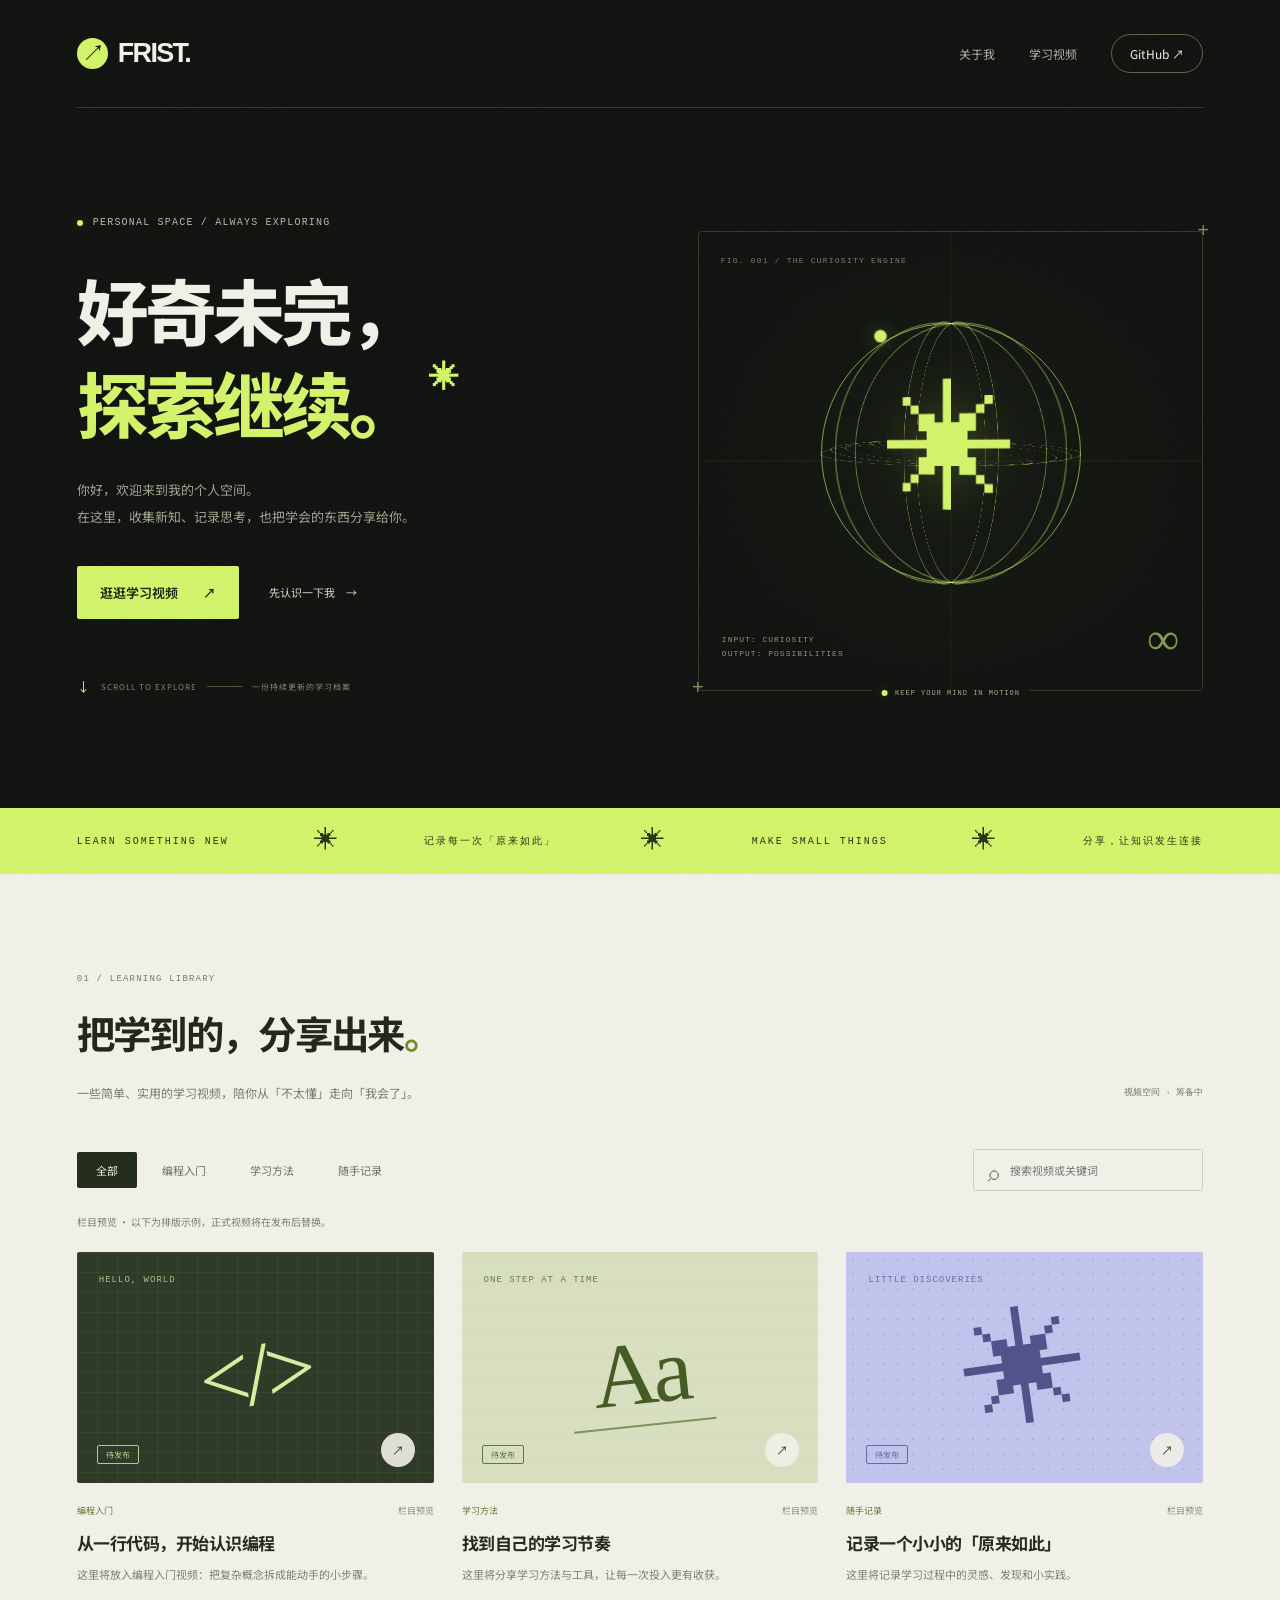
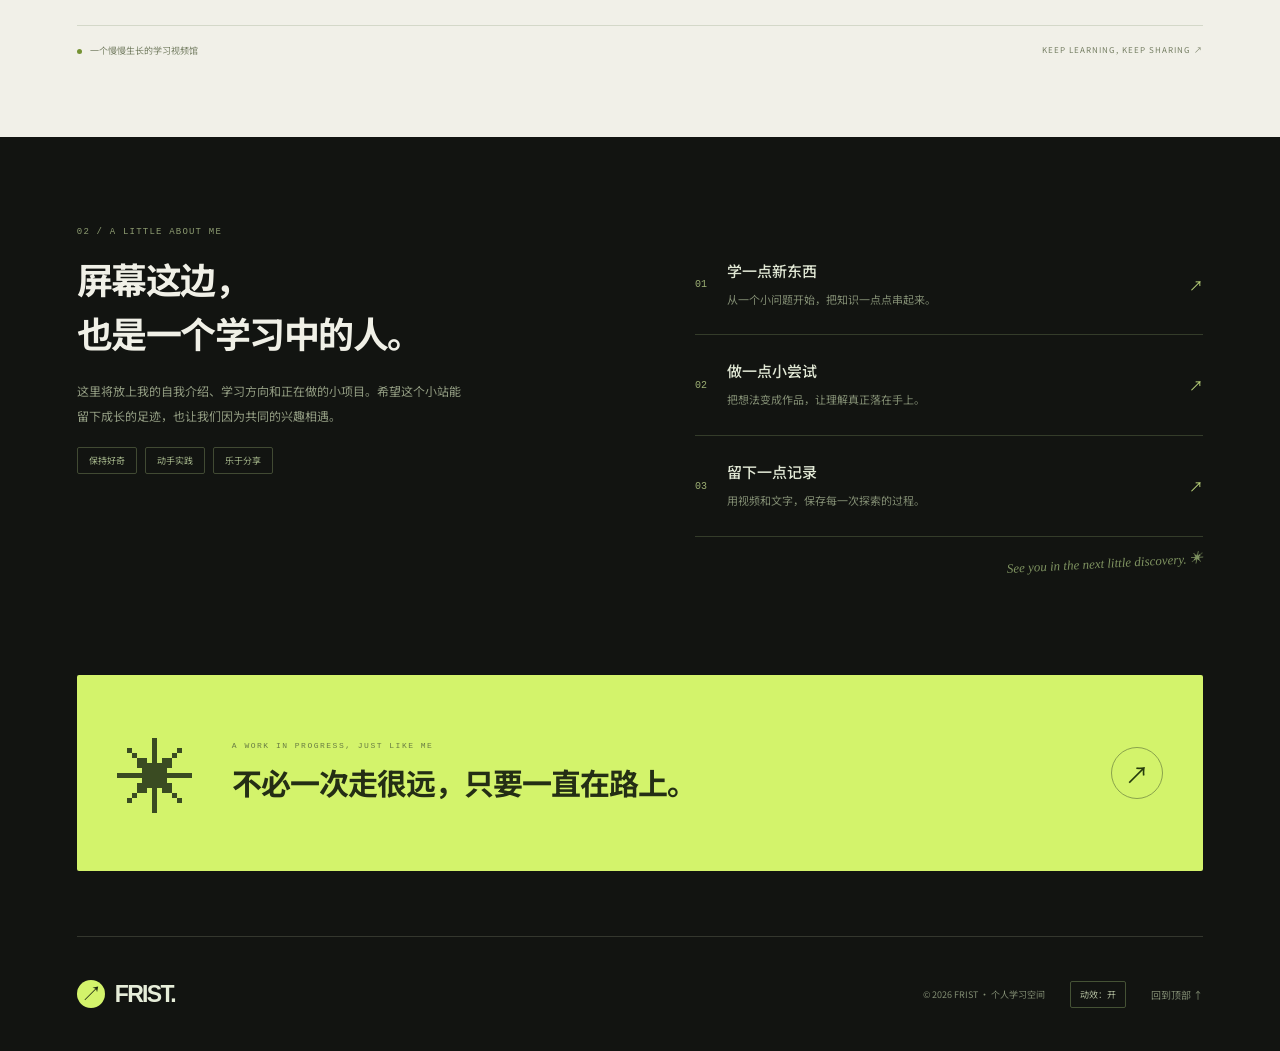
==== index.html @ e80f58b0 "Build personal homepage and learning video library with optional motion" ====
<!doctype html>
<html lang="zh-CN">
<head>
  <meta charset="UTF-8">
  <meta name="viewport" content="width=device-width, initial-scale=1">
  <meta name="description" content="一个记录成长、分享学习视频的个人空间。">
  <meta name="theme-color" content="#121411">
  <title>FRIST · 个人学习空间</title>
  <link rel="stylesheet" href="./styles.css">
  <link rel="stylesheet" href="./exhibit.css">
  <script src="./site-content.js" defer></script>
  <script src="./app.js" defer></script>
</head>
<body>
  <div class="reading-progress" aria-hidden="true"></div>
  <a class="skip" href="#main">跳到正文</a>
  <header class="header wrap">
    <a class="brand" href="#" aria-label="回到首页"><span class="brand-icon">↗</span><span data-site-name>FRIST.</span></a>
    <nav aria-label="主导航"><a class="nav-link" href="#about">关于我</a><a class="nav-link" href="#videos">学习视频</a><a class="nav-pill" id="github-link" href="#about">认识一下 <span aria-hidden="true">↗</span></a></nav>
  </header>
  <main id="main">
    <section class="hero wrap">
      <div class="hero-copy">
        <p class="eyebrow"><span class="status-dot"></span> PERSONAL SPACE / ALWAYS EXPLORING</p>
        <h1>好奇未完，<br><span class="accent">探索继续。</span><span class="title-star" aria-hidden="true">✳</span></h1>
        <p class="intro" id="hero-intro">你好，欢迎来到我的个人空间。<br>在这里，收集新知、记录思考，也把学会的东西分享给你。</p>
        <div class="hero-actions"><a class="button primary" href="#videos">逛逛学习视频 <span aria-hidden="true">↗</span></a><a class="text-link" href="#about">先认识一下我 <span aria-hidden="true">→</span></a></div>
        <p class="hero-note"><span aria-hidden="true">↓</span> SCROLL TO EXPLORE <span class="note-line"></span> 一份持续更新的学习档案</p>
      </div>
      <div class="hero-art" role="img" aria-label="缓慢旋转的知识轨道与学习档案图形">
        <span class="art-coordinate">FIG. 001 / THE CURIOSITY ENGINE</span>
        <div class="orbit-stage"><div class="orbit-object"><div class="orbit-ring ring-a"></div><div class="orbit-ring ring-b"></div><div class="orbit-ring ring-c"></div><div class="orbit-ring ring-d"></div><div class="orbit-ring ring-e"></div><div class="orbit-core">✳</div><div class="orbit-satellite"></div></div></div>
        <span class="art-cross cross-one">+</span><span class="art-cross cross-two">+</span>
        <div class="art-bottom"><span>INPUT: CURIOSITY<br>OUTPUT: POSSIBILITIES</span><span class="art-index">∞</span></div>
        <div class="art-caption"><span class="status-dot"></span> KEEP YOUR MIND IN MOTION</div>
      </div>
    </section>
    <div class="ticker"><div class="wrap ticker-inner"><span>LEARN SOMETHING NEW</span><b>✳</b><span>记录每一次「原来如此」</span><b>✳</b><span>MAKE SMALL THINGS</span><b>✳</b><span>分享，让知识发生连接</span></div></div>
    <section class="videos-section wrap" id="videos" aria-labelledby="videos-title">
      <div class="section-heading"><div><p class="eyebrow">01 / LEARNING LIBRARY</p><h2 id="videos-title">把学到的，分享出来<span class="accent">。</span></h2><p class="section-description">一些简单、实用的学习视频，陪你从「不太懂」走向「我会了」。</p></div><span class="section-side" id="video-count">视频空间 · 筹备中</span></div>
      <div class="library-toolbar"><div class="filters" role="group" aria-label="按视频分类筛选"><button class="filter active" data-category="全部" aria-pressed="true">全部</button><button class="filter" data-category="编程入门" aria-pressed="false">编程入门</button><button class="filter" data-category="学习方法" aria-pressed="false">学习方法</button><button class="filter" data-category="随手记录" aria-pressed="false">随手记录</button></div><label class="search"><span aria-hidden="true">⌕</span><input id="search" type="search" placeholder="搜索视频或关键词" aria-label="搜索视频"></label></div>
      <p id="preview-note" class="preview-note">栏目预览 · 以下为排版示例，正式视频将在发布后替换。</p>
      <div class="video-grid" id="video-grid" aria-live="polite"></div>
      <div class="empty-state" id="empty-state" hidden><span aria-hidden="true">⌕</span><h3>暂时还没有相关视频</h3><p>换一个关键词，或看看其他分类。</p><button class="button secondary" id="reset-search">查看全部</button></div>
      <div class="library-foot"><span><span class="status-dot"></span> 一个慢慢生长的学习视频馆</span><span>KEEP LEARNING, KEEP SHARING ↗</span></div>
    </section>
    <section class="about-section wrap" id="about" aria-labelledby="about-title">
      <div class="about-intro"><p class="eyebrow">02 / A LITTLE ABOUT ME</p><h2 id="about-title">屏幕这边，<br>也是一个学习中的人。</h2><p id="bio">这里将放上我的自我介绍、学习方向和正在做的小项目。希望这个小站能留下成长的足迹，也让我们因为共同的兴趣相遇。</p><div class="tags" id="profile-tags"><span>保持好奇</span><span>动手实践</span><span>乐于分享</span></div></div>
      <div class="about-notes"><div class="about-row"><span class="row-number">01</span><div><h3>学一点新东西</h3><p>从一个小问题开始，把知识一点点串起来。</p></div><span aria-hidden="true">↗</span></div><div class="about-row"><span class="row-number">02</span><div><h3>做一点小尝试</h3><p>把想法变成作品，让理解真正落在手上。</p></div><span aria-hidden="true">↗</span></div><div class="about-row"><span class="row-number">03</span><div><h3>留下一点记录</h3><p>用视频和文字，保存每一次探索的过程。</p></div><span aria-hidden="true">↗</span></div><div class="handwriting">See you in the next little discovery. ✳</div></div>
    </section>
    <section class="closing wrap"><span class="closing-star" aria-hidden="true">✳</span><div><p class="eyebrow">A WORK IN PROGRESS, JUST LIKE ME</p><h2>不必一次走很远，<br class="mobile-break">只要一直在路上。</h2></div><a class="round-link" href="#videos" aria-label="返回学习视频">↗</a></section>
  </main>
  <footer class="footer wrap"><a class="brand" href="#"><span class="brand-icon">↗</span><span data-site-name>FRIST.</span></a><span>© <span id="year"></span> <span id="footer-name">FRIST · 个人学习空间</span></span><button id="motion-toggle" class="motion-toggle" aria-pressed="true">动效：开</button><a href="#">回到顶部 ↑</a></footer>
  <dialog id="video-dialog" aria-labelledby="dialog-title"><div class="dialog-top"><span class="eyebrow">LEARNING LIBRARY</span><button id="close-dialog" aria-label="关闭视频">✕</button></div><h2 id="dialog-title"></h2><div id="player"></div><p id="dialog-description"></p></dialog>
</body>
</html>
---- styles.css ----
@import url('https://fonts.googleapis.com/css2?family=Noto+Sans+SC:wght@400;500;600;700;800;900&display=swap');
:root{--paper:#f8f8f1;--ink:#213c31;--muted:#6e786e;--line:#dce1d5;--green:#315c43;--lime:#dbea9e;--orange:#d56e47}*{box-sizing:border-box}html{scroll-behavior:smooth;scroll-padding-top:30px}body{margin:0;background:var(--paper);color:var(--ink);font-family:'Noto Sans SC','Microsoft YaHei',sans-serif;font-size:14px;-webkit-font-smoothing:antialiased}button,input{font:inherit}a{color:inherit;text-decoration:none}button,a,input{ -webkit-tap-highlight-color:transparent}button{cursor:pointer}button:focus-visible,a:focus-visible,input:focus-visible{outline:3px solid var(--orange);outline-offset:5px}[hidden]{display:none!important}.wrap{max-width:1200px;margin:0 auto;padding-left:44px;padding-right:44px}.header{height:100px;display:flex;align-items:center;justify-content:space-between}.brand{display:flex;align-items:center;gap:10px;font-size:23px;font-weight:800;letter-spacing:-1px}.brand-icon{display:inline-flex;background:var(--ink);color:var(--paper);width:31px;height:35px;align-items:center;justify-content:center;border-radius:4px 10px 4px 4px;font-size:19px;font-weight:500}.brand-dot{color:var(--orange)}nav{display:flex;align-items:center;gap:34px}.nav-link{font-size:13px;color:#526052}.nav-link:hover,.text-link:hover{color:var(--orange)}.nav-pill{border:1px solid var(--ink);border-radius:30px;padding:10px 18px;font-size:12px}.nav-pill span{margin-left:18px}.hero{min-height:550px;display:grid;grid-template-columns:1.1fr 1fr;align-items:center;gap:24px;padding-top:35px;padding-bottom:65px}.eyebrow{font-size:10px;letter-spacing:1.8px;font-weight:600;display:flex;gap:10px;align-items:center;margin:0 0 24px}.status-dot{display:inline-block;width:6px;height:6px;border-radius:50%;background:#7a9d58;flex-shrink:0}h1{font-size:clamp(36px,4.1vw,55px);line-height:1.45;letter-spacing:-2.3px;font-weight:800;margin:0 0 20px}.accent{color:#60813e}.intro{white-space:pre-line;color:var(--muted);line-height:2.1;font-size:14px}.hero-actions{display:flex;gap:26px;align-items:center;margin-top:30px}.button{display:inline-flex;gap:25px;align-items:center;justify-content:center;border:0;border-radius:6px;padding:14px 22px;font-size:13px;font-weight:500}.primary{background:var(--green);color:#fff}.primary:hover{background:#1e402c}.secondary{background:var(--lime);color:var(--ink)}.text-link{font-size:12px}.text-link span{margin-left:9px}.hero-note{font-size:10px;color:#858e7c;margin-top:32px}.hero-note>span{color:var(--orange);font-size:16px;margin-right:6px}.hero-art{height:410px;position:relative}.art-grid{position:absolute;inset:25px 0 15px;background-image:linear-gradient(#78946812 1px,transparent 1px),linear-gradient(90deg,#78946812 1px,transparent 1px);background-size:24px 24px;mask-image:radial-gradient(ellipse,#000 25%,transparent 73%)}.orbit{position:absolute;border:1px dashed #a6b59b66;border-radius:50%;width:340px;height:340px;top:15px;left:56px;transform:rotate(-35deg)}.orbit-two{width:420px;height:220px;top:84px;left:5px}.code-window{position:absolute;width:285px;top:45px;left:26px;background:#244b3c;box-shadow:10px 14px 0 #dde4d0;border-radius:9px;transform:rotate(-7deg);color:#f8f8f1;overflow:hidden}.window-bar{height:33px;border-bottom:1px solid #ffffff22;display:flex;align-items:center;gap:5px;padding:0 12px}.window-bar i{width:5px;height:5px;border-radius:50%;background:#dce9bb}.window-bar i:nth-child(2){background:#c0c9b4}.window-bar i:nth-child(3){background:#839d84}.window-bar>span{font:9px monospace;margin-left:auto;opacity:.5}.code{font:12px/2.3 Consolas,monospace;padding:20px 15px 26px}.muted{opacity:.4;margin-right:10px}.pink{color:#e9bdb6}.yellow{color:#dfebaa}.note-card{position:absolute;right:-5px;top:142px;background:#f0e6c5;width:173px;min-height:180px;padding:29px 20px 15px;transform:rotate(8deg);box-shadow:0 5px 15px #344f3210}.note-tape{position:absolute;top:-10px;left:53px;width:65px;height:23px;background:#d8dfbeaa;transform:rotate(-4deg)}.note-label{font:8px monospace;letter-spacing:1px;color:#8e8b62}.note-card p{font-family:'KaiTi',serif;font-size:23px;line-height:1.6;margin:14px 0 0}.note-doodle{position:absolute;bottom:9px;right:19px;color:#b67e50;font-size:35px}.book{position:absolute;width:244px;height:42px;border-radius:3px 7px 7px 3px;box-shadow:0 4px 0 #213c3112;display:flex;align-items:center;justify-content:space-between;padding:0 20px;font-size:10px;letter-spacing:1px}.book-back{bottom:63px;left:58px;background:#d6e5a1;transform:rotate(-5deg);border-left:12px solid #b7c880}.book-back span{font-size:22px}.book-front{bottom:28px;left:75px;background:#e1e5d4;transform:rotate(2deg);border-left:12px solid #9cae91}.book-front i{font-size:7px;font-style:normal}.art-star{position:absolute}.star-one{right:34px;top:28px;color:var(--orange);font-size:55px;transform:rotate(10deg)}.star-two{left:1px;bottom:69px;font-size:40px;color:#90a473}.art-caption{position:absolute;bottom:-13px;left:100px;display:flex;align-items:center;gap:8px;font-size:9px;letter-spacing:1px;color:#7a8472}.ticker{border-top:1px solid var(--line);border-bottom:1px solid var(--line)}.ticker-inner{display:flex;justify-content:space-between;align-items:center;gap:25px;min-height:62px;font-size:10px;letter-spacing:1px;color:#7e8877}.ticker b{color:#8da560;font-size:21px;font-weight:400}.videos-section{padding-top:78px;padding-bottom:65px}.section-heading{display:flex;align-items:flex-end;justify-content:space-between;gap:20px}.section-heading .eyebrow,.about-section .eyebrow{font-size:9px;color:#7d8f6d;margin-bottom:14px}h2{font-size:30px;line-height:1.5;letter-spacing:-1px;margin:0;font-weight:700}.section-description{color:var(--muted);font-size:12px;margin:14px 0 0;line-height:1.9}.section-side{font-size:10px;color:#88917e;padding-bottom:5px;white-space:nowrap}.library-toolbar{display:flex;justify-content:space-between;align-items:center;gap:20px;margin-top:33px;margin-bottom:20px}.filters{display:flex;gap:6px}.filter{border:0;background:transparent;border-radius:25px;padding:9px 16px;color:var(--muted);font-size:11px;white-space:nowrap}.filter.active{background:var(--ink);color:#fff}.filter:hover:not(.active){background:#e7ebde}.search{display:flex;gap:9px;align-items:center;border:1px solid var(--line);border-radius:30px;padding:8px 14px;background:#ffffff55}.search>span{font-size:22px;line-height:1;color:#71816a}.search input{border:0;background:none;outline:0;color:var(--ink);font-size:10px;width:145px}.preview-note{font-size:10px;color:#8b927d;margin:0 0 18px}.video-grid{display:grid;grid-template-columns:repeat(3,minmax(0,1fr));gap:25px}.video-card{text-align:left;background:transparent;border:0;padding:0;color:var(--ink);min-width:0;border-radius:9px}.video-cover{height:185px;position:relative;border-radius:9px;overflow:hidden;transition:transform .2s}.video-card:hover .video-cover{transform:translateY(-4px)}.code{background:#264e40}.video-cover.code{background-color:#274f41;background-image:linear-gradient(#ffffff07 1px,transparent 1px),linear-gradient(90deg,#ffffff07 1px,transparent 1px);background-size:20px 20px;color:#dfebaa}.video-cover.notes{background:#e6e9ce;color:#4c6641;background-image:repeating-linear-gradient(0deg,transparent,transparent 24px,#8a99631c 25px)}.video-cover.ideas{background:#eee2cb;color:#aa6946;background-image:radial-gradient(#b7a58e55 1px,transparent 1px);background-size:15px 15px}.cover-label{position:absolute;top:20px;left:20px;font:8px monospace;letter-spacing:2px;opacity:.75}.cover-graphic{position:absolute;top:53%;left:50%;transform:translate(-50%,-50%) rotate(-8deg);font:66px Georgia,serif;letter-spacing:-5px}.notes .cover-graphic{border-bottom:2px solid #7e935c;transform:translate(-50%,-50%) rotate(-6deg);padding:0 24px}.ideas .cover-graphic{font-size:95px;font-weight:400}.cover-badge{position:absolute;left:16px;bottom:15px;font-size:9px;border:1px solid currentColor;border-radius:20px;padding:3px 8px;opacity:.8}.cover-arrow{position:absolute;right:15px;bottom:12px;width:27px;height:27px;border-radius:50%;background:#ffffffcc;color:var(--ink);display:grid;place-items:center;font-size:12px}.video-cover img{width:100%;height:100%;object-fit:cover}.card-meta{display:flex;justify-content:space-between;align-items:center;font-size:9px;color:#8b937e;margin:20px 0 12px}.card-meta span:first-child{color:#668250}.video-card h3{font-size:16px;letter-spacing:-.3px;line-height:1.6;margin:0 0 8px}.video-card>p{font-size:11px;color:#818a7c;line-height:1.9;margin:0}.library-foot{border-top:1px solid var(--line);margin-top:37px;padding-top:18px;display:flex;justify-content:space-between;gap:15px;font-size:9px;color:#8b9581}.library-foot .status-dot{width:5px;height:5px;margin-right:6px}.library-foot>span:last-child{letter-spacing:1px;font-size:8px}.about-section{padding-top:54px;padding-bottom:75px;display:grid;grid-template-columns:1fr 1fr;gap:95px;border-top:1px solid var(--line)}.about-intro>p:not(.eyebrow){font-size:12px;color:var(--muted);line-height:2.1;margin:19px 0;max-width:390px}.tags{display:flex;gap:8px}.tags span{border:1px solid var(--line);padding:5px 11px;border-radius:20px;font-size:9px;color:#74826a}.about-notes{padding-top:8px}.about-row{display:flex;align-items:center;gap:20px;padding:21px 0;border-bottom:1px solid var(--line)}.row-number{color:#91a376;font:10px monospace}.about-row h3{font-size:13px;margin:0 0 9px;font-weight:500}.about-row p{font-size:10px;color:#86907f;margin:0;line-height:1.8}.about-row>span:last-child{margin-left:auto;color:#879776}.handwriting{text-align:right;font:italic 13px Georgia,serif;color:#8c9d78;transform:rotate(-3deg);margin-top:27px}.closing{background:#eaf0db;margin:0 auto 55px;max-width:1112px;min-height:155px;border-radius:10px;display:flex;align-items:center;gap:30px;padding:30px 38px}.closing-star{font-size:65px;color:#819d4c}.closing .eyebrow{font-size:8px;letter-spacing:1.5px;margin:0 0 10px;color:#7e925b}.closing h2{font-size:24px}.round-link{display:grid;place-items:center;width:45px;height:45px;border:1px solid #b1c28c;border-radius:50%;font-size:24px;margin-left:auto}.round-link:hover{background:var(--lime)}.mobile-break{display:none}.footer{display:flex;align-items:center;justify-content:space-between;min-height:90px;border-top:1px solid var(--line);font-size:9px;color:#8a9481}.footer .brand{font-size:18px;color:var(--ink)}.footer .brand-icon{width:25px;height:28px;font-size:14px}.footer>a:last-child{font-size:10px}.empty-state{text-align:center;padding:55px 15px;color:var(--muted);border:1px dashed var(--line);border-radius:10px}.empty-state>span{font-size:35px}.empty-state h3{font-size:17px}.empty-state p{font-size:12px;margin-bottom:25px}dialog{border:1px solid var(--line);border-radius:14px;width:min(720px,calc(100% - 32px));max-height:90vh;padding:28px;background:var(--paper);color:var(--ink)}dialog::backdrop{background:#14291fd6;backdrop-filter:blur(4px)}.dialog-top{display:flex;align-items:center;justify-content:space-between}.dialog-top .eyebrow{margin:0;color:var(--muted)}#close-dialog{background:transparent;border:0;font-size:20px;color:var(--ink);padding:5px 10px}dialog h2{font-size:24px;margin:20px 0}#player video{display:block;width:100%;max-height:50vh;background:#000;border-radius:7px}.player-placeholder{padding:60px 20px;text-align:center;font-size:20px;background:#e7eddb;border-radius:8px;color:#6b854d}#dialog-description{color:var(--muted);font-size:13px;line-height:1.9;margin-top:22px}.skip{position:fixed;top:-100px;left:16px;background:var(--ink);color:#fff;padding:12px;z-index:100}.skip:focus{top:10px}
@media(min-width:1400px){.hero{min-height:600px}}@media(max-width:1000px){.wrap{padding-left:28px;padding-right:28px}.hero-art{transform:scale(.85);transform-origin:center}.hero{grid-template-columns:1.05fr 1fr;gap:0}.hero h1{font-size:42px}.hero-actions{gap:15px}.hero .eyebrow{font-size:8px}.hero-art .note-card{right:-15px}.video-cover{height:160px}.video-card h3{font-size:14px}.closing{margin-left:28px;margin-right:28px}.about-section{gap:45px}.ticker-inner{font-size:8px;gap:15px}}
@media(max-width:720px){.wrap{padding-left:22px;padding-right:22px}.header{height:80px}.brand{font-size:21px}nav{gap:18px}.nav-link{font-size:11px}.nav-pill{display:none}.hero{display:flex;flex-direction:column;align-items:stretch;padding-top:32px;padding-bottom:38px}.hero h1{font-size:42px;letter-spacing:-2px}.hero .eyebrow{font-size:7px;letter-spacing:1.3px}.hero-copy{position:relative;z-index:1}.intro{font-size:12px}.hero-actions{gap:22px;margin-top:24px}.button{padding:13px 18px;font-size:12px}.hero-note{margin-top:22px}.hero-art{max-width:420px;width:100%;height:390px;margin:-5px auto -20px;transform:scale(.84);transform-origin:center}.hero-art .note-card{right:-5px}.ticker-inner{min-height:48px;justify-content:center}.ticker-inner>span:nth-of-type(3),.ticker-inner>span:nth-of-type(4),.ticker-inner>b:nth-of-type(2),.ticker-inner>b:nth-of-type(3){display:none}.ticker-inner b{font-size:16px}.videos-section{padding-top:48px;padding-bottom:38px}.section-heading{display:block}h2{font-size:25px}.section-description{font-size:11px}.section-side{display:block;margin-top:13px;font-size:9px}.library-toolbar{align-items:stretch;flex-direction:column;gap:15px;margin-top:20px}.filters{gap:3px;justify-content:space-between}.filter{padding:8px 13px;font-size:10px}.search input{width:100%;font-size:11px}.search{width:100%;padding:9px 14px}.preview-note{font-size:9px;line-height:1.8}.video-grid{grid-template-columns:1fr;gap:28px}.video-cover{height:auto;aspect-ratio:1.85}.cover-graphic{font-size:74px}.video-card h3{font-size:16px}.card-meta{margin-top:15px;margin-bottom:8px}.video-card>p{font-size:11px}.library-foot{margin-top:28px}.library-foot>span:last-child{display:none}.about-section{grid-template-columns:1fr;gap:24px;padding-top:38px;padding-bottom:45px}.about-intro>p:not(.eyebrow){max-width:none}.about-notes{padding-top:0}.about-row{padding:19px 0}.closing{margin:0 22px 35px;padding:25px 20px;gap:16px;min-height:140px}.closing-star{font-size:40px}.closing h2{font-size:18px;line-height:1.7}.closing .eyebrow{font-size:6px;letter-spacing:1px}.mobile-break{display:block}.round-link{flex-shrink:0;width:32px;height:32px;font-size:19px}.footer{flex-wrap:wrap;gap:18px;padding-top:23px;padding-bottom:23px}.footer>span{order:3;width:100%;font-size:8px}.footer>a:last-child{margin-left:auto}dialog{padding:20px}dialog h2{font-size:21px}.player-placeholder{font-size:17px;padding:50px 10px}}
@media(prefers-reduced-motion:reduce){html{scroll-behavior:auto}*{transition:none!important}}
---- exhibit.css ----
/* Exhibition art direction. Layout primitives and fallbacks live in styles.css. */
:root{--paper:#121411;--ink:#f0f0e7;--muted:#a1a69a;--line:#34372e;--green:#d3f36b;--lime:#d3f36b;--orange:#d3f36b;--ease:cubic-bezier(.22,1,.36,1)}
body{overflow-x:clip}body:before{content:'';position:fixed;inset:0;pointer-events:none;z-index:10;opacity:.025;background-image:url("data:image/svg+xml,%3Csvg viewBox='0 0 180 180' xmlns='http://www.w3.org/2000/svg'%3E%3Cfilter id='n'%3E%3CfeTurbulence type='fractalNoise' baseFrequency='.9' numOctaves='3' stitchTiles='stitch'/%3E%3C/filter%3E%3Crect width='100%25' height='100%25' opacity='.6' filter='url(%23n)'/%3E%3C/svg%3E")}.wrap{max-width:1440px;padding-left:6%;padding-right:6%}.reading-progress{position:fixed;top:0;left:0;width:100%;height:3px;background:var(--lime);z-index:30;transform-origin:left;transform:scaleX(var(--progress,0))}.header{height:108px;border-bottom:1px solid var(--line);margin-left:6%;margin-right:6%;padding-left:0;padding-right:0}.brand{font-family:Arial,'Microsoft YaHei',sans-serif;font-weight:800;font-size:27px;letter-spacing:-1.7px}.brand-icon{background:var(--lime);color:#121411;border-radius:50%;width:31px;height:31px;font-size:23px;font-weight:400}.nav-link{color:#aeb3a4;font-size:12px}.nav-pill{color:var(--ink);border-color:#60664f}.nav-pill:hover{color:#121411;background:var(--lime);border-color:var(--lime)}.hero{min-height:700px;grid-template-columns:1.14fr 1fr;gap:45px;padding-top:70px;padding-bottom:65px}.hero-copy{position:relative;z-index:1}.eyebrow{font-family:Consolas,monospace;letter-spacing:1.2px;font-size:10px;font-weight:400;color:#b6bca9}.hero .eyebrow{margin-bottom:35px}.status-dot{background:var(--lime);box-shadow:0 0 12px #d3f33544}.hero h1{font-size:clamp(45px,5.6vw,82px);font-weight:800;line-height:1.29;letter-spacing:-4px;margin-bottom:28px;position:relative;white-space:nowrap}.accent{color:var(--lime)}.title-star{font-size:30px;color:var(--lime);position:relative;display:inline-block;vertical-align:top;margin-left:12px;animation:star-turn 18s linear infinite}.intro{font-size:13px;line-height:2.1;color:#9da58e;max-width:400px}.hero-actions{margin-top:35px;gap:30px}.button{border-radius:2px;font-weight:600;padding:17px 23px;transition:background .2s,transform .3s var(--ease)}.primary{color:#1b2212;background:var(--lime)}.primary:hover{background:#e3ff91;transform:translateY(-3px)}.text-link{color:#d3d8c8;font-size:11px}.text-link:hover{color:var(--lime)}.hero-note{color:#7e866e;display:flex;align-items:center;gap:10px;font-size:8px;letter-spacing:1px;margin-top:58px}.hero-note>span{color:var(--lime);font-size:13px;margin-right:0}.hero-note .note-line{width:35px;height:1px;background:#4d5440}.hero-art{height:460px;transform:none;perspective:1000px;border:1px solid #343a29;background:radial-gradient(ellipse at 50% 50%,#354b211f,transparent 70%);border-radius:4px;position:relative;isolation:isolate}.hero-art:before{content:'';position:absolute;inset:0;background:linear-gradient(90deg,transparent 49.8%,#4651353b 50%,transparent 50.2%),linear-gradient(transparent 49.8%,#4651353b 50%,transparent 50.2%)}.art-coordinate{font:8px Consolas,monospace;letter-spacing:1.2px;color:#788263;position:absolute;left:22px;top:24px}.orbit-stage{position:absolute;inset:35px 20px 50px;display:grid;place-items:center;perspective:800px;transform:rotateX(var(--tilt-x,0deg)) rotateY(var(--tilt-y,0deg));transition:transform .6s var(--ease)}.orbit-object{position:relative;width:260px;height:260px;transform-style:preserve-3d;animation:orbit-rotate 32s linear infinite}.orbit-ring{position:absolute;inset:0;border:1px solid #d3f36b99;border-radius:50%;transform-style:preserve-3d}.ring-a{transform:rotateY(0deg)}.ring-b{transform:rotateY(36deg)}.ring-c{transform:rotateY(72deg)}.ring-d{transform:rotateY(108deg)}.ring-e{transform:rotateY(144deg)}.orbit-ring:after{content:'';position:absolute;inset:60px -1px;border-radius:50%;border:1px solid #d3f36b66;transform:rotateX(80deg)}.orbit-core{position:absolute;inset:0;display:grid;place-items:center;font:140px Georgia,serif;color:var(--lime);text-shadow:0 0 45px #c7ef5333;transform:rotateY(-20deg)}.orbit-satellite{position:absolute;width:12px;height:12px;top:13px;left:57px;border-radius:50%;background:var(--lime);box-shadow:0 0 20px #d3f36b66;transform:translateZ(40px)}.art-cross{position:absolute;color:#7c8d56;font:20px monospace}.cross-one{top:-12px;right:-7px}.cross-two{bottom:-10px;left:-7px}.art-bottom{position:absolute;bottom:28px;left:23px;right:23px;display:flex;justify-content:space-between;align-items:flex-end}.art-bottom>span:first-child{font:8px/1.8 Consolas,monospace;color:#8d9977;letter-spacing:1px}.art-index{font:45px/1 Georgia,serif;color:#829b50}.hero-art .art-caption{left:50%;transform:translateX(-50%);bottom:-7px;background:var(--paper);padding:0 10px;white-space:nowrap;font:7px monospace;letter-spacing:1px;color:#a4af8e}.ticker{background:var(--lime);border:0;color:#1a2111;overflow:hidden}.ticker-inner{color:#293615;min-height:66px;font:10px Consolas,monospace;letter-spacing:2px}.ticker b{color:#293615;animation:star-turn 18s linear infinite;font-size:24px}.videos-section{padding-top:100px;padding-bottom:80px;background:#f1f0e8;color:#22281b;max-width:none}.section-heading .eyebrow{color:#777c66;font-size:9px;margin-bottom:20px}.section-heading h2{font-size:clamp(26px,3vw,42px);letter-spacing:-1.7px}.videos-section .accent{color:#708e29}.section-description{color:#777d6a;font-size:12px;margin-top:20px}.section-side{color:#6f785d;font:9px Consolas,monospace}.library-toolbar{margin-top:45px;margin-bottom:23px}.filter{color:#6c735f;font-size:11px;border-radius:2px;padding:10px 19px}.filter.active{background:#252e1d;color:#eef1e5}.filter:hover:not(.active){background:#e1e5d5}.search{border-color:#ccd1bd;border-radius:2px;background:transparent;padding:9px 14px}.search input{color:#25301a;font-size:11px;width:180px}.search input:focus-visible{outline-offset:2px}.preview-note{color:#7a816a;font-size:10px;margin-bottom:23px}.video-grid{gap:28px}.video-card{color:#242d1b;transition:transform .5s var(--ease);border-radius:2px}.video-cover{height:auto;aspect-ratio:1.55;border-radius:2px;transition:transform .5s var(--ease),box-shadow .5s;transform-origin:center}.video-card:hover .video-cover{transform:perspective(800px) rotateX(var(--card-x,0deg)) rotateY(var(--card-y,0deg)) translateY(-5px);box-shadow:0 15px 24px #18240b18}.video-cover.code{background-color:#303a28;background-image:linear-gradient(#c2db8d10 1px,transparent 1px),linear-gradient(90deg,#c2db8d10 1px,transparent 1px);color:#d6ed9f;font-family:inherit;padding:0;line-height:normal}.video-cover.notes{background-color:#d7dfc0;color:#455c25}.video-cover.ideas{background-color:#c2c3ed;color:#53538c;background-image:radial-gradient(#54508033 1px,transparent 1px)}.cover-label{font-size:9px;left:22px;top:23px;letter-spacing:1px}.cover-graphic{font-size:90px;letter-spacing:-5px}.ideas .cover-graphic{font-size:125px}.cover-badge{font-size:8px;border-radius:2px;bottom:19px;left:20px}.cover-arrow{border-radius:50%;right:19px;bottom:16px;width:34px;height:34px;background:#f1f0e8e6;color:#303b21;transition:transform .3s}.video-card:hover .cover-arrow{transform:rotate(-35deg)}.card-meta{margin-top:21px;font-size:9px;color:#878c7b}.card-meta span:first-child{color:#637c36}.video-card h3{font-size:17px;letter-spacing:-.5px}.video-card>p{color:#7c826e;font-size:11px;line-height:1.9}.library-foot{border-color:#d4d8c9;margin-top:40px;color:#757e63}.library-foot .status-dot{background:#759234;box-shadow:none}.empty-state{border-color:#bdc7a7;color:#6b7755}.secondary{color:#273218}.about-section{padding-top:90px;padding-bottom:95px;border:0;gap:110px}.about-section .eyebrow{color:#8d9c71}.about-intro h2{font-size:36px;letter-spacing:-1.5px}.about-intro>p:not(.eyebrow){font-size:12px;color:#929c82}.tags span{border-color:#414a33;color:#a4b58a;border-radius:2px;padding:6px 11px}.about-row{border-color:#343c2a;padding:25px 0}.row-number{color:#9caf73}.about-row h3{font-size:15px;color:#e1e8d5}.about-row p{color:#828d73;font-size:11px}.about-row>span:last-child{color:#bcd47b}.handwriting{color:#7e9260}.closing{margin-left:6%;margin-right:6%;max-width:none;border-radius:2px;background:var(--lime);color:#242e15;padding:40px;min-height:185px;gap:35px;margin-bottom:65px}.closing-star{color:#3a4b22;font-size:80px;animation:star-turn 25s linear infinite}.closing .eyebrow{color:#697d43;font-size:8px}.closing h2{font-size:30px;font-weight:700}.round-link{border-color:#8aa34c;color:#263b0d;width:52px;height:52px}.round-link:hover{background:#bddb5d}.footer{min-height:115px;margin-left:6%;margin-right:6%;padding-left:0;padding-right:0;gap:25px;color:#828d73}.footer .brand{color:#e6edd9;font-size:23px}.footer .brand-icon{background:var(--lime);color:#1f2a12;width:28px;height:28px;font-size:21px}.footer>span{margin-left:auto;font-size:9px}.motion-toggle{background:transparent;color:#aeb99b;border:1px solid #455235;border-radius:2px;padding:6px 9px;font-size:9px;white-space:nowrap}dialog{background:#f1f0e8;color:#25321a;border-color:#7c8f59;border-radius:3px}dialog .eyebrow{color:#7b8864}#close-dialog{color:#374a1e}#dialog-description{color:#6a7856}.player-placeholder{border-radius:2px;background:#e0e7ce;color:#6b7e46}.skip{background:var(--lime);color:#22320e}.reveal{opacity:1;transform:none}.motion-enabled .reveal.pending{opacity:0;transform:translateY(26px)}.motion-enabled .reveal{transition:opacity .8s var(--ease),transform .8s var(--ease)}.motion-off *, .motion-off *:before,.motion-off *:after{animation:none!important;transition:none!important;scroll-behavior:auto!important}.motion-off .reveal.pending{opacity:1;transform:none}
@keyframes orbit-rotate{from{transform:rotateX(-18deg) rotateY(0deg) rotateZ(-18deg)}to{transform:rotateX(-18deg) rotateY(360deg) rotateZ(-18deg)}}@keyframes star-turn{to{transform:rotate(360deg)}}
@media(min-width:1440px){.header,.footer{max-width:1267px;margin-left:auto;margin-right:auto}.hero{min-height:760px}.hero h1{font-size:82px}.videos-section{padding-left:max(6%,calc((100vw - 1267px)/2));padding-right:max(6%,calc((100vw - 1267px)/2))}.closing{max-width:1267px;margin-left:auto;margin-right:auto}}
@media(max-width:1100px){.hero{gap:30px;min-height:650px}.hero-art{height:400px}.hero h1{font-size:clamp(40px,5.7vw,66px)}.orbit-object{width:215px;height:215px}.orbit-core{font-size:115px}.hero-actions{gap:18px}.hero-actions .button{padding:15px 18px;font-size:11px}.title-star{font-size:20px}.hero-note{font-size:7px}.art-coordinate{font-size:6px}.about-section{gap:55px}.about-intro h2{font-size:29px}}
@media(max-width:720px){.wrap{padding-left:7%;padding-right:7%}.header{margin-left:7%;margin-right:7%;padding-left:0;padding-right:0;height:80px}.brand{font-size:24px}.hero{padding-top:48px;padding-bottom:45px;gap:38px;min-height:0}.hero h1{font-size:clamp(37px,9.5vw,64px);letter-spacing:-2px;margin-bottom:22px;white-space:normal}.title-star{font-size:22px;margin-left:5px}.hero .eyebrow{font-size:7px;margin-bottom:27px;letter-spacing:.8px}.intro{font-size:12px}.hero-actions{gap:20px;flex-wrap:wrap}.hero-actions .button{font-size:11px;padding:15px 17px;white-space:nowrap}.hero-actions .text-link{font-size:10px;white-space:nowrap}.hero-note{margin-top:31px;letter-spacing:.5px;font-size:7px;gap:7px}.hero-note .note-line{width:15px}.hero-art{width:100%;height:330px;transform:none;margin:0;max-width:none}.art-coordinate{font-size:7px}.orbit-object{width:210px;height:210px}.orbit-core{font-size:110px}.orbit-stage{inset:30px 0 45px}.art-bottom{bottom:22px;left:18px;right:18px}.art-bottom>span:first-child{font-size:6px}.art-index{font-size:33px}.hero-art .art-caption{font-size:6px;padding:0 7px;letter-spacing:.6px}.ticker-inner{min-height:50px;font-size:7px;letter-spacing:.6px;gap:14px}.ticker-inner b{font-size:20px}.videos-section{padding-top:50px;padding-bottom:45px}.section-heading h2{font-size:clamp(23px,5.7vw,35px);letter-spacing:-1px}.section-heading .eyebrow{font-size:8px;margin-bottom:17px}.section-description{font-size:11px;margin-top:15px}.section-side{font-size:8px;margin-top:17px}.library-toolbar{margin-top:25px;gap:15px}.filter{padding:9px 11px;font-size:9px}.search input{width:100%;font-size:10px}.preview-note{font-size:9px}.video-grid{gap:28px}.video-cover{aspect-ratio:1.65}.video-card h3{font-size:17px}.cover-label{font-size:9px}.cover-graphic{font-size:85px}.ideas .cover-graphic{font-size:115px}.about-section{padding-top:50px;padding-bottom:50px;gap:25px}.about-intro h2{font-size:29px}.about-intro>p:not(.eyebrow){font-size:12px}.about-row h3{font-size:14px}.about-row p{font-size:10px}.about-row{padding:22px 0}.closing{margin-left:7%;margin-right:7%;margin-bottom:40px;padding:28px 20px;gap:15px;min-height:150px}.closing-star{font-size:40px}.closing h2{font-size:18px}.closing .eyebrow{font-size:5px;letter-spacing:.6px}.round-link{width:32px;height:32px;font-size:19px}.footer{margin-left:7%;margin-right:7%;padding-left:0;padding-right:0;min-height:100px;gap:18px}.footer>span{margin-left:0;order:4}.footer>a:last-child{margin-left:0;font-size:9px}.footer .brand{font-size:21px}.motion-toggle{margin-left:auto;font-size:8px}dialog h2{font-size:21px}}
@media(max-width:360px){.hero-art{height:290px}.orbit-object{width:175px;height:175px}.orbit-core{font-size:95px}.hero h1{font-size:36px}.hero-actions{gap:16px}.hero-actions .button{padding:14px}.hero-note{font-size:6px}.closing{padding:22px 13px;gap:10px}.closing-star{font-size:30px}.closing h2{font-size:16px}.round-link{width:27px;height:27px}.filter{padding:9px}.closing .eyebrow{font-size:5px}}
@media(prefers-reduced-motion:reduce){*,*:before,*:after{animation:none!important;transition:none!important}.motion-enabled .reveal.pending{opacity:1;transform:none}.orbit-object{transform:rotateX(-18deg) rotateY(35deg) rotateZ(-18deg)}}
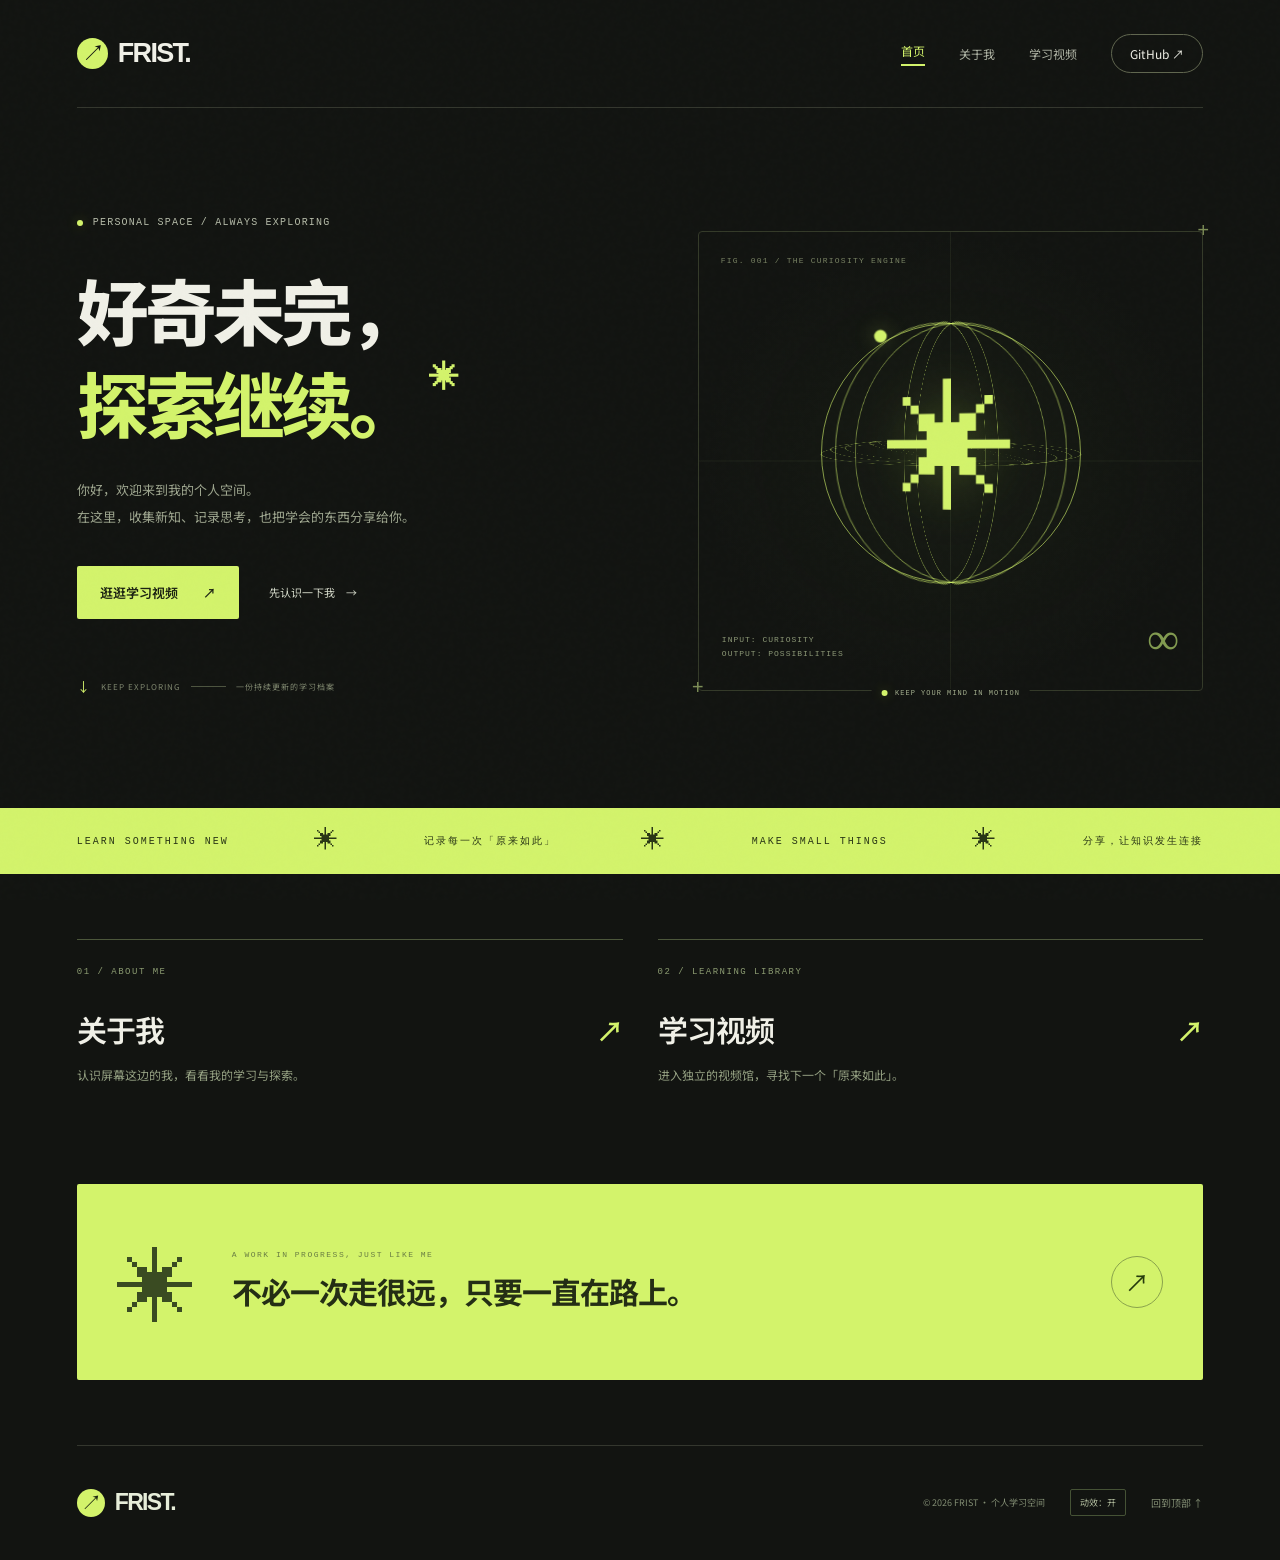
==== commit eccef228: "Separate home, about, and learning videos into independent pages" ====
--- a/index.html
+++ b/index.html
@@ -1,56 +1,49 @@
-<!doctype html>
-<html lang="zh-CN">
-<head>
-  <meta charset="UTF-8">
-  <meta name="viewport" content="width=device-width, initial-scale=1">
-  <meta name="description" content="一个记录成长、分享学习视频的个人空间。">
-  <meta name="theme-color" content="#121411">
-  <title>FRIST · 个人学习空间</title>
-  <link rel="stylesheet" href="./styles.css">
-  <link rel="stylesheet" href="./exhibit.css">
-  <script src="./site-content.js" defer></script>
-  <script src="./app.js" defer></script>
-</head>
-<body>
-  <div class="reading-progress" aria-hidden="true"></div>
-  <a class="skip" href="#main">跳到正文</a>
-  <header class="header wrap">
-    <a class="brand" href="#" aria-label="回到首页"><span class="brand-icon">↗</span><span data-site-name>FRIST.</span></a>
-    <nav aria-label="主导航"><a class="nav-link" href="#about">关于我</a><a class="nav-link" href="#videos">学习视频</a><a class="nav-pill" id="github-link" href="#about">认识一下 <span aria-hidden="true">↗</span></a></nav>
-  </header>
-  <main id="main">
-    <section class="hero wrap">
-      <div class="hero-copy">
-        <p class="eyebrow"><span class="status-dot"></span> PERSONAL SPACE / ALWAYS EXPLORING</p>
-        <h1>好奇未完，<br><span class="accent">探索继续。</span><span class="title-star" aria-hidden="true">✳</span></h1>
-        <p class="intro" id="hero-intro">你好，欢迎来到我的个人空间。<br>在这里，收集新知、记录思考，也把学会的东西分享给你。</p>
-        <div class="hero-actions"><a class="button primary" href="#videos">逛逛学习视频 <span aria-hidden="true">↗</span></a><a class="text-link" href="#about">先认识一下我 <span aria-hidden="true">→</span></a></div>
-        <p class="hero-note"><span aria-hidden="true">↓</span> SCROLL TO EXPLORE <span class="note-line"></span> 一份持续更新的学习档案</p>
-      </div>
-      <div class="hero-art" role="img" aria-label="缓慢旋转的知识轨道与学习档案图形">
-        <span class="art-coordinate">FIG. 001 / THE CURIOSITY ENGINE</span>
-        <div class="orbit-stage"><div class="orbit-object"><div class="orbit-ring ring-a"></div><div class="orbit-ring ring-b"></div><div class="orbit-ring ring-c"></div><div class="orbit-ring ring-d"></div><div class="orbit-ring ring-e"></div><div class="orbit-core">✳</div><div class="orbit-satellite"></div></div></div>
-        <span class="art-cross cross-one">+</span><span class="art-cross cross-two">+</span>
-        <div class="art-bottom"><span>INPUT: CURIOSITY<br>OUTPUT: POSSIBILITIES</span><span class="art-index">∞</span></div>
-        <div class="art-caption"><span class="status-dot"></span> KEEP YOUR MIND IN MOTION</div>
-      </div>
-    </section>
-    <div class="ticker"><div class="wrap ticker-inner"><span>LEARN SOMETHING NEW</span><b>✳</b><span>记录每一次「原来如此」</span><b>✳</b><span>MAKE SMALL THINGS</span><b>✳</b><span>分享，让知识发生连接</span></div></div>
-    <section class="videos-section wrap" id="videos" aria-labelledby="videos-title">
-      <div class="section-heading"><div><p class="eyebrow">01 / LEARNING LIBRARY</p><h2 id="videos-title">把学到的，分享出来<span class="accent">。</span></h2><p class="section-description">一些简单、实用的学习视频，陪你从「不太懂」走向「我会了」。</p></div><span class="section-side" id="video-count">视频空间 · 筹备中</span></div>
-      <div class="library-toolbar"><div class="filters" role="group" aria-label="按视频分类筛选"><button class="filter active" data-category="全部" aria-pressed="true">全部</button><button class="filter" data-category="编程入门" aria-pressed="false">编程入门</button><button class="filter" data-category="学习方法" aria-pressed="false">学习方法</button><button class="filter" data-category="随手记录" aria-pressed="false">随手记录</button></div><label class="search"><span aria-hidden="true">⌕</span><input id="search" type="search" placeholder="搜索视频或关键词" aria-label="搜索视频"></label></div>
-      <p id="preview-note" class="preview-note">栏目预览 · 以下为排版示例，正式视频将在发布后替换。</p>
-      <div class="video-grid" id="video-grid" aria-live="polite"></div>
-      <div class="empty-state" id="empty-state" hidden><span aria-hidden="true">⌕</span><h3>暂时还没有相关视频</h3><p>换一个关键词，或看看其他分类。</p><button class="button secondary" id="reset-search">查看全部</button></div>
-      <div class="library-foot"><span><span class="status-dot"></span> 一个慢慢生长的学习视频馆</span><span>KEEP LEARNING, KEEP SHARING ↗</span></div>
-    </section>
-    <section class="about-section wrap" id="about" aria-labelledby="about-title">
-      <div class="about-intro"><p class="eyebrow">02 / A LITTLE ABOUT ME</p><h2 id="about-title">屏幕这边，<br>也是一个学习中的人。</h2><p id="bio">这里将放上我的自我介绍、学习方向和正在做的小项目。希望这个小站能留下成长的足迹，也让我们因为共同的兴趣相遇。</p><div class="tags" id="profile-tags"><span>保持好奇</span><span>动手实践</span><span>乐于分享</span></div></div>
-      <div class="about-notes"><div class="about-row"><span class="row-number">01</span><div><h3>学一点新东西</h3><p>从一个小问题开始，把知识一点点串起来。</p></div><span aria-hidden="true">↗</span></div><div class="about-row"><span class="row-number">02</span><div><h3>做一点小尝试</h3><p>把想法变成作品，让理解真正落在手上。</p></div><span aria-hidden="true">↗</span></div><div class="about-row"><span class="row-number">03</span><div><h3>留下一点记录</h3><p>用视频和文字，保存每一次探索的过程。</p></div><span aria-hidden="true">↗</span></div><div class="handwriting">See you in the next little discovery. ✳</div></div>
-    </section>
-    <section class="closing wrap"><span class="closing-star" aria-hidden="true">✳</span><div><p class="eyebrow">A WORK IN PROGRESS, JUST LIKE ME</p><h2>不必一次走很远，<br class="mobile-break">只要一直在路上。</h2></div><a class="round-link" href="#videos" aria-label="返回学习视频">↗</a></section>
-  </main>
-  <footer class="footer wrap"><a class="brand" href="#"><span class="brand-icon">↗</span><span data-site-name>FRIST.</span></a><span>© <span id="year"></span> <span id="footer-name">FRIST · 个人学习空间</span></span><button id="motion-toggle" class="motion-toggle" aria-pressed="true">动效：开</button><a href="#">回到顶部 ↑</a></footer>
-  <dialog id="video-dialog" aria-labelledby="dialog-title"><div class="dialog-top"><span class="eyebrow">LEARNING LIBRARY</span><button id="close-dialog" aria-label="关闭视频">✕</button></div><h2 id="dialog-title"></h2><div id="player"></div><p id="dialog-description"></p></dialog>
-</body>
-</html>
+<!doctype html>
+<html lang="zh-CN">
+<head>
+  <meta charset="UTF-8">
+  <meta name="viewport" content="width=device-width, initial-scale=1">
+  <meta name="description" content="FRIST 个人空间，保持好奇，探索继续。">
+  <meta name="theme-color" content="#121411">
+  <title>FRIST · 个人学习空间</title>
+  <link rel="stylesheet" href="./styles.css">
+  <link rel="stylesheet" href="./exhibit.css">
+  <script src="./site-content.js" defer></script>
+  <script src="./app.js" defer></script>
+</head>
+<body id="top" data-page="home">
+  <div class="reading-progress" aria-hidden="true"></div>
+  <a class="skip" href="#main">跳到正文</a>
+  <header class="header wrap">
+    <a class="brand" href="./index.html" aria-label="回到首页"><span class="brand-icon">↗</span><span data-site-name>FRIST.</span></a>
+    <nav aria-label="主导航"><a class="nav-link" href="./index.html" aria-current="page">首页</a><a class="nav-link" href="./about.html">关于我</a><a class="nav-link" href="./videos.html">学习视频</a><a class="nav-pill" id="github-link" href="./about.html">认识一下 <span aria-hidden="true">↗</span></a></nav>
+  </header>
+  <main id="main">
+    <section class="hero wrap">
+      <div class="hero-copy">
+        <p class="eyebrow"><span class="status-dot"></span> PERSONAL SPACE / ALWAYS EXPLORING</p>
+        <h1>好奇未完，<br><span class="accent">探索继续。</span><span class="title-star" aria-hidden="true">✳</span></h1>
+        <p class="intro" id="hero-intro">你好，欢迎来到我的个人空间。<br>在这里，收集新知、记录思考，也把学会的东西分享给你。</p>
+        <div class="hero-actions"><a class="button primary" href="./videos.html">逛逛学习视频 <span aria-hidden="true">↗</span></a><a class="text-link" href="./about.html">先认识一下我 <span aria-hidden="true">→</span></a></div>
+        <p class="hero-note"><span aria-hidden="true">↓</span> KEEP EXPLORING <span class="note-line"></span> 一份持续更新的学习档案</p>
+      </div>
+      <div class="hero-art" role="img" aria-label="缓慢旋转的知识轨道与学习档案图形">
+        <span class="art-coordinate">FIG. 001 / THE CURIOSITY ENGINE</span>
+        <div class="orbit-stage"><div class="orbit-object"><div class="orbit-ring ring-a"></div><div class="orbit-ring ring-b"></div><div class="orbit-ring ring-c"></div><div class="orbit-ring ring-d"></div><div class="orbit-ring ring-e"></div><div class="orbit-core">✳</div><div class="orbit-satellite"></div></div></div>
+        <span class="art-cross cross-one">+</span><span class="art-cross cross-two">+</span>
+        <div class="art-bottom"><span>INPUT: CURIOSITY<br>OUTPUT: POSSIBILITIES</span><span class="art-index">∞</span></div>
+        <div class="art-caption"><span class="status-dot"></span> KEEP YOUR MIND IN MOTION</div>
+      </div>
+    </section>
+    <div class="ticker"><div class="wrap ticker-inner"><span>LEARN SOMETHING NEW</span><b>✳</b><span>记录每一次「原来如此」</span><b>✳</b><span>MAKE SMALL THINGS</span><b>✳</b><span>分享，让知识发生连接</span></div></div>
+
+
+    <section class="home-portals wrap" aria-label="探索个人空间">
+      <a class="portal" href="./about.html"><span class="portal-index">01 / ABOUT ME</span><div><h2>关于我<span>↗</span></h2><p>认识屏幕这边的我，看看我的学习与探索。</p></div></a>
+      <a class="portal" href="./videos.html"><span class="portal-index">02 / LEARNING LIBRARY</span><div><h2>学习视频<span>↗</span></h2><p>进入独立的视频馆，寻找下一个「原来如此」。</p></div></a>
+    </section>
+    <section class="closing wrap"><span class="closing-star" aria-hidden="true">✳</span><div><p class="eyebrow">A WORK IN PROGRESS, JUST LIKE ME</p><h2>不必一次走很远，<br class="mobile-break">只要一直在路上。</h2></div><a class="round-link" href="./videos.html" aria-label="返回学习视频">↗</a></section>
+  </main>
+  <footer class="footer wrap"><a class="brand" href="./index.html"><span class="brand-icon">↗</span><span data-site-name>FRIST.</span></a><span>© <span id="year"></span> <span id="footer-name">FRIST · 个人学习空间</span></span><button id="motion-toggle" class="motion-toggle" aria-pressed="true">动效：开</button><a href="#">回到顶部 ↑</a></footer>
+</body>
+</html>
--- a/exhibit.css
+++ b/exhibit.css
@@ -7,3 +7,29 @@
 @media(max-width:720px){.wrap{padding-left:7%;padding-right:7%}.header{margin-left:7%;margin-right:7%;padding-left:0;padding-right:0;height:80px}.brand{font-size:24px}.hero{padding-top:48px;padding-bottom:45px;gap:38px;min-height:0}.hero h1{font-size:clamp(37px,9.5vw,64px);letter-spacing:-2px;margin-bottom:22px;white-space:normal}.title-star{font-size:22px;margin-left:5px}.hero .eyebrow{font-size:7px;margin-bottom:27px;letter-spacing:.8px}.intro{font-size:12px}.hero-actions{gap:20px;flex-wrap:wrap}.hero-actions .button{font-size:11px;padding:15px 17px;white-space:nowrap}.hero-actions .text-link{font-size:10px;white-space:nowrap}.hero-note{margin-top:31px;letter-spacing:.5px;font-size:7px;gap:7px}.hero-note .note-line{width:15px}.hero-art{width:100%;height:330px;transform:none;margin:0;max-width:none}.art-coordinate{font-size:7px}.orbit-object{width:210px;height:210px}.orbit-core{font-size:110px}.orbit-stage{inset:30px 0 45px}.art-bottom{bottom:22px;left:18px;right:18px}.art-bottom>span:first-child{font-size:6px}.art-index{font-size:33px}.hero-art .art-caption{font-size:6px;padding:0 7px;letter-spacing:.6px}.ticker-inner{min-height:50px;font-size:7px;letter-spacing:.6px;gap:14px}.ticker-inner b{font-size:20px}.videos-section{padding-top:50px;padding-bottom:45px}.section-heading h2{font-size:clamp(23px,5.7vw,35px);letter-spacing:-1px}.section-heading .eyebrow{font-size:8px;margin-bottom:17px}.section-description{font-size:11px;margin-top:15px}.section-side{font-size:8px;margin-top:17px}.library-toolbar{margin-top:25px;gap:15px}.filter{padding:9px 11px;font-size:9px}.search input{width:100%;font-size:10px}.preview-note{font-size:9px}.video-grid{gap:28px}.video-cover{aspect-ratio:1.65}.video-card h3{font-size:17px}.cover-label{font-size:9px}.cover-graphic{font-size:85px}.ideas .cover-graphic{font-size:115px}.about-section{padding-top:50px;padding-bottom:50px;gap:25px}.about-intro h2{font-size:29px}.about-intro>p:not(.eyebrow){font-size:12px}.about-row h3{font-size:14px}.about-row p{font-size:10px}.about-row{padding:22px 0}.closing{margin-left:7%;margin-right:7%;margin-bottom:40px;padding:28px 20px;gap:15px;min-height:150px}.closing-star{font-size:40px}.closing h2{font-size:18px}.closing .eyebrow{font-size:5px;letter-spacing:.6px}.round-link{width:32px;height:32px;font-size:19px}.footer{margin-left:7%;margin-right:7%;padding-left:0;padding-right:0;min-height:100px;gap:18px}.footer>span{margin-left:0;order:4}.footer>a:last-child{margin-left:0;font-size:9px}.footer .brand{font-size:21px}.motion-toggle{margin-left:auto;font-size:8px}dialog h2{font-size:21px}}
 @media(max-width:360px){.hero-art{height:290px}.orbit-object{width:175px;height:175px}.orbit-core{font-size:95px}.hero h1{font-size:36px}.hero-actions{gap:16px}.hero-actions .button{padding:14px}.hero-note{font-size:6px}.closing{padding:22px 13px;gap:10px}.closing-star{font-size:30px}.closing h2{font-size:16px}.round-link{width:27px;height:27px}.filter{padding:9px}.closing .eyebrow{font-size:5px}}
 @media(prefers-reduced-motion:reduce){*,*:before,*:after{animation:none!important;transition:none!important}.motion-enabled .reveal.pending{opacity:1;transform:none}.orbit-object{transform:rotateX(-18deg) rotateY(35deg) rotateZ(-18deg)}}
+
+/* Independent pages share the established exhibition design. */
+.nav-link[aria-current="page"]{color:var(--lime)}
+.nav-link[aria-current="page"]:after{content:'';display:block;height:2px;background:var(--lime);margin-top:5px}
+.home-portals{display:grid;grid-template-columns:1fr 1fr;gap:35px;padding-top:65px;padding-bottom:70px}
+.portal{display:flex;flex-direction:column;justify-content:space-between;gap:30px;padding:27px 0;border-top:1px solid #4c573b;transition:border-color .3s,color .3s}
+.portal-index{font:9px Consolas,monospace;letter-spacing:1.5px;color:#8b9b71}
+.portal h2{display:flex;align-items:center;justify-content:space-between;font-size:30px;letter-spacing:-1px;font-weight:600}
+.portal h2 span{font-size:28px;color:var(--lime);transition:transform .3s}
+.portal p{font-size:12px;color:#939f81;line-height:1.9;margin-bottom:0}
+.portal:hover{border-color:var(--lime)}.portal:hover h2 span{transform:translate(4px,-4px)}
+.breadcrumb{display:flex;gap:12px;align-items:center;padding-top:35px;padding-bottom:0;font-size:10px;color:#879572}
+.breadcrumb a{color:#bdcba2}.breadcrumb a:hover{color:var(--lime)}
+body[data-page="about"] .about-section{padding-top:65px;min-height:560px;align-items:center}
+body[data-page="about"] .about-intro h1{font-size:clamp(30px,3.6vw,50px);line-height:1.5;letter-spacing:-2px;margin:0 0 25px}
+body[data-page="about"] .about-intro>p:not(.eyebrow){font-size:13px;max-width:475px}
+body[data-page="videos"]{background:#f1f0e8}
+body[data-page="videos"] .header,body[data-page="videos"] .footer{background:#121411}
+body[data-page="videos"] .header{margin:0;max-width:none;padding-left:6%;padding-right:6%}
+body[data-page="videos"] .footer{margin:0;max-width:none;padding-left:6%;padding-right:6%}
+body[data-page="videos"] .breadcrumb{color:#848d75}
+body[data-page="videos"] .breadcrumb a{color:#4d6036}
+body[data-page="videos"] .videos-section{padding-top:45px;min-height:calc(100vh - 273px)}
+body[data-page="videos"] .section-heading h1{font-size:clamp(30px,3.6vw,50px);line-height:1.5;letter-spacing:-2px;margin:0;color:#22281b}
+@media(max-width:720px){nav{gap:17px}.nav-link{font-size:10px}.home-portals{grid-template-columns:1fr;gap:15px;padding-top:35px;padding-bottom:45px}.portal{gap:20px;padding:23px 0}.portal h2{font-size:25px}.portal p{font-size:11px}.breadcrumb{padding-top:25px;font-size:9px}body[data-page="about"] .about-section{padding-top:40px;min-height:0;gap:30px}body[data-page="about"] .about-intro h1{font-size:30px;letter-spacing:-1px}body[data-page="videos"] .header,body[data-page="videos"] .footer{padding-left:7%;padding-right:7%}body[data-page="videos"] .videos-section{padding-top:35px;min-height:calc(100vh - 235px)}body[data-page="videos"] .section-heading h1{font-size:27px;letter-spacing:-1px}}
+@media(min-width:1440px){body[data-page="videos"] .header,body[data-page="videos"] .footer{padding-left:max(6%,calc((100vw - 1267px)/2));padding-right:max(6%,calc((100vw - 1267px)/2))}}
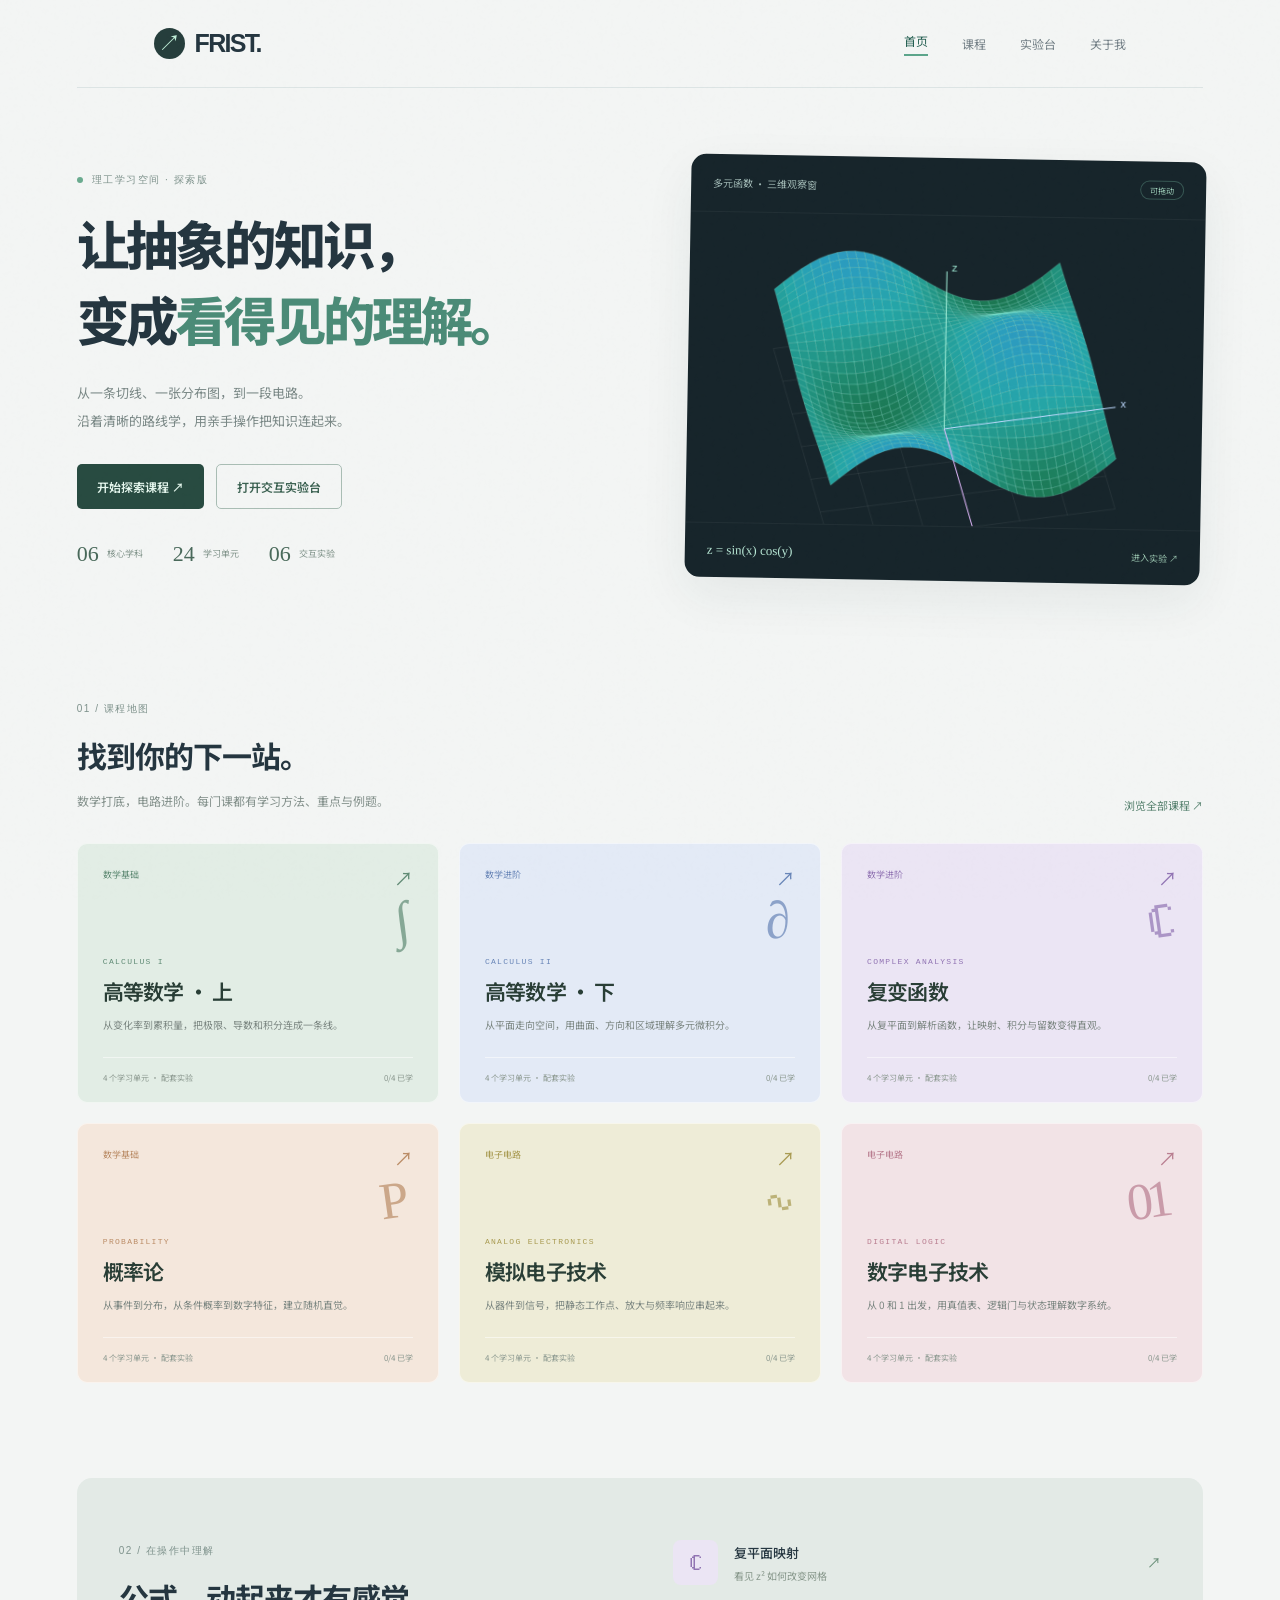
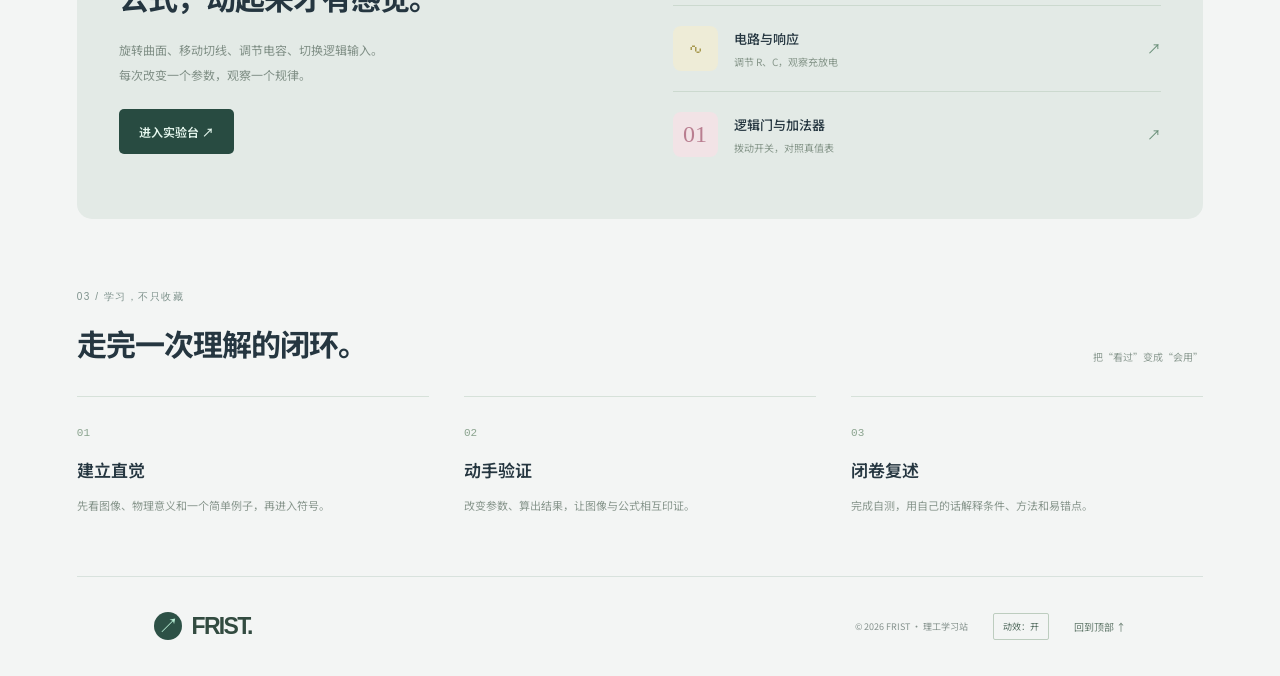
==== commit 87f5ac5e: "Build Chinese STEM learning hub with six course guides and interactive math and circuit experiments" ====
--- a/index.html
+++ b/index.html
@@ -1,49 +1,9 @@
 <!doctype html>
-<html lang="zh-CN">
-<head>
-  <meta charset="UTF-8">
-  <meta name="viewport" content="width=device-width, initial-scale=1">
-  <meta name="description" content="FRIST 个人空间，保持好奇，探索继续。">
-  <meta name="theme-color" content="#121411">
-  <title>FRIST · 个人学习空间</title>
-  <link rel="stylesheet" href="./styles.css">
-  <link rel="stylesheet" href="./exhibit.css">
-  <script src="./site-content.js" defer></script>
-  <script src="./app.js" defer></script>
-</head>
-<body id="top" data-page="home">
-  <div class="reading-progress" aria-hidden="true"></div>
-  <a class="skip" href="#main">跳到正文</a>
-  <header class="header wrap">
-    <a class="brand" href="./index.html" aria-label="回到首页"><span class="brand-icon">↗</span><span data-site-name>FRIST.</span></a>
-    <nav aria-label="主导航"><a class="nav-link" href="./index.html" aria-current="page">首页</a><a class="nav-link" href="./about.html">关于我</a><a class="nav-link" href="./videos.html">学习视频</a><a class="nav-pill" id="github-link" href="./about.html">认识一下 <span aria-hidden="true">↗</span></a></nav>
-  </header>
-  <main id="main">
-    <section class="hero wrap">
-      <div class="hero-copy">
-        <p class="eyebrow"><span class="status-dot"></span> PERSONAL SPACE / ALWAYS EXPLORING</p>
-        <h1>好奇未完，<br><span class="accent">探索继续。</span><span class="title-star" aria-hidden="true">✳</span></h1>
-        <p class="intro" id="hero-intro">你好，欢迎来到我的个人空间。<br>在这里，收集新知、记录思考，也把学会的东西分享给你。</p>
-        <div class="hero-actions"><a class="button primary" href="./videos.html">逛逛学习视频 <span aria-hidden="true">↗</span></a><a class="text-link" href="./about.html">先认识一下我 <span aria-hidden="true">→</span></a></div>
-        <p class="hero-note"><span aria-hidden="true">↓</span> KEEP EXPLORING <span class="note-line"></span> 一份持续更新的学习档案</p>
-      </div>
-      <div class="hero-art" role="img" aria-label="缓慢旋转的知识轨道与学习档案图形">
-        <span class="art-coordinate">FIG. 001 / THE CURIOSITY ENGINE</span>
-        <div class="orbit-stage"><div class="orbit-object"><div class="orbit-ring ring-a"></div><div class="orbit-ring ring-b"></div><div class="orbit-ring ring-c"></div><div class="orbit-ring ring-d"></div><div class="orbit-ring ring-e"></div><div class="orbit-core">✳</div><div class="orbit-satellite"></div></div></div>
-        <span class="art-cross cross-one">+</span><span class="art-cross cross-two">+</span>
-        <div class="art-bottom"><span>INPUT: CURIOSITY<br>OUTPUT: POSSIBILITIES</span><span class="art-index">∞</span></div>
-        <div class="art-caption"><span class="status-dot"></span> KEEP YOUR MIND IN MOTION</div>
-      </div>
-    </section>
-    <div class="ticker"><div class="wrap ticker-inner"><span>LEARN SOMETHING NEW</span><b>✳</b><span>记录每一次「原来如此」</span><b>✳</b><span>MAKE SMALL THINGS</span><b>✳</b><span>分享，让知识发生连接</span></div></div>
-
-
-    <section class="home-portals wrap" aria-label="探索个人空间">
-      <a class="portal" href="./about.html"><span class="portal-index">01 / ABOUT ME</span><div><h2>关于我<span>↗</span></h2><p>认识屏幕这边的我，看看我的学习与探索。</p></div></a>
-      <a class="portal" href="./videos.html"><span class="portal-index">02 / LEARNING LIBRARY</span><div><h2>学习视频<span>↗</span></h2><p>进入独立的视频馆，寻找下一个「原来如此」。</p></div></a>
-    </section>
-    <section class="closing wrap"><span class="closing-star" aria-hidden="true">✳</span><div><p class="eyebrow">A WORK IN PROGRESS, JUST LIKE ME</p><h2>不必一次走很远，<br class="mobile-break">只要一直在路上。</h2></div><a class="round-link" href="./videos.html" aria-label="返回学习视频">↗</a></section>
-  </main>
-  <footer class="footer wrap"><a class="brand" href="./index.html"><span class="brand-icon">↗</span><span data-site-name>FRIST.</span></a><span>© <span id="year"></span> <span id="footer-name">FRIST · 个人学习空间</span></span><button id="motion-toggle" class="motion-toggle" aria-pressed="true">动效：开</button><a href="#">回到顶部 ↑</a></footer>
-</body>
-</html>
+<html lang="zh-CN"><head><meta charset="UTF-8"><meta name="viewport" content="width=device-width, initial-scale=1"><meta name="description" content="FRIST 理工学习站：数学学习路线与交互实验。"><meta name="theme-color" content="#151c22"><title>理工学习站 · FRIST</title><link rel="stylesheet" href="./styles.css"><link rel="stylesheet" href="./exhibit.css"><link rel="stylesheet" href="./learning.css"><script src="./site-content.js" defer></script><script src="./app.js" defer></script><script src="./courses-data.js" defer></script><script src="./learning.js" defer></script><script src="./lab-math.js" defer></script><script src="./experiments.js" defer></script></head>
+<body id="top" data-page="home"><div class="reading-progress" aria-hidden="true"></div><a class="skip" href="#main">跳到正文</a>  <header class="header wrap">
+    <a class="brand" href="./index.html" aria-current="page" aria-label="回到首页"><span class="brand-icon">↗</span><span data-site-name>FRIST.</span></a>
+    <nav aria-label="主导航"><a class="nav-link" href="./index.html" aria-current="page">首页</a><a class="nav-link" href="./courses.html">课程</a><a class="nav-link" href="./lab.html">实验台</a><a class="nav-link" href="./about.html">关于我</a></nav>
+  </header><main id="main"><section class="learn-hero wrap"><div><div class="section-kicker"><span class="live-dot"></span> 理工学习空间 · 探索版</div><h1>让抽象的知识，<br>变成<span>看得见的理解。</span></h1><p>从一条切线、一张分布图，到一段电路。<br>沿着清晰的路线学，用亲手操作把知识连起来。</p><div class="hero-actions"><a class="button study-primary" href="./courses.html">开始探索课程 ↗</a><a class="button study-outline" href="./lab.html">打开交互实验台</a></div><div class="hero-facts"><span><b>06</b> 核心学科</span><span><b>24</b> 学习单元</span><span><b>06</b> 交互实验</span></div></div><div class="hero-scene"><div class="scene-top"><span>多元函数 · 三维观察窗</span><span class="live-pill">可拖动</span></div><canvas id="home-surface" aria-label="可拖动旋转的三维函数曲面" tabindex="0"></canvas><div class="scene-bottom"><span>z = sin(x) cos(y)</span><a href="./lab.html?mode=surface">进入实验 ↗</a></div></div></section>
+<section class="study-section wrap"><div class="study-heading"><div><div class="section-kicker">01 / 课程地图</div><h2>找到你的下一站。</h2><p>数学打底，电路进阶。每门课都有学习方法、重点与例题。</p></div><a class="small-link" href="./courses.html">浏览全部课程 ↗</a></div><div id="home-courses" class="course-grid"></div></section>
+<section class="lab-invite wrap"><div><div class="section-kicker">02 / 在操作中理解</div><h2>公式，动起来才有感觉。</h2><p>旋转曲面、移动切线、调节电容、切换逻辑输入。<br>每次改变一个参数，观察一个规律。</p><a class="button study-primary" href="./lab.html">进入实验台 ↗</a></div><div class="lab-preview-list"><a href="./lab.html?mode=complex"><span class="mini-icon purple">ℂ</span><div><b>复平面映射</b><p>看见 z² 如何改变网格</p></div><span>↗</span></a><a href="./lab.html?mode=analog"><span class="mini-icon yellow">∿</span><div><b>电路与响应</b><p>调节 R、C，观察充放电</p></div><span>↗</span></a><a href="./lab.html?mode=digital"><span class="mini-icon rose">01</span><div><b>逻辑门与加法器</b><p>拨动开关，对照真值表</p></div><span>↗</span></a></div></section>
+<section class="study-section wrap method-section"><div class="study-heading"><div><div class="section-kicker">03 / 学习，不只收藏</div><h2>走完一次理解的闭环。</h2></div><span class="subtle">把“看过”变成“会用”</span></div><div class="method-grid"><div><span>01</span><h3>建立直觉</h3><p>先看图像、物理意义和一个简单例子，再进入符号。</p></div><div><span>02</span><h3>动手验证</h3><p>改变参数、算出结果，让图像与公式相互印证。</p></div><div><span>03</span><h3>闭卷复述</h3><p>完成自测，用自己的话解释条件、方法和易错点。</p></div></div></section></main>  <footer class="footer wrap"><a class="brand" href="./index.html"><span class="brand-icon">↗</span><span data-site-name>FRIST.</span></a><span>© <span id="year"></span> <span id="footer-name">FRIST · 个人学习空间</span></span><button id="motion-toggle" class="motion-toggle" aria-pressed="true">动效：开</button><a href="#">回到顶部 ↑</a></footer></body></html>
--- a/learning.css
+++ b/learning.css
@@ -0,0 +1,8 @@
+:root{--paper:#f3f5f4;--ink:#23323b;--muted:#75818a;--line:#dae2e3;--lime:#a8edcf;--green:#284d43;--orange:#bc9868;--accent-color:#26836c}
+body{background:#f3f5f4;color:#253640}body:before{opacity:.015}body[data-page="about"]{background:#151c22;color:#e8edeb}.wrap{max-width:1440px;padding-left:6%;padding-right:6%}.header{background:#f3f5f4;color:#253640;border-bottom:1px solid #dce4e4;height:88px}.header .brand{font-size:25px;color:#253640}.brand-icon{background:#263e3c;color:#c1f0d9}.nav-link{color:#748087;font-size:12px}.nav-link:hover,.nav-link[aria-current="page"]{color:#245f51}.nav-link[aria-current="page"]:after{background:#5ca58b}.nav-pill{color:#394c48;border-color:#a2b7ac}.footer{background:transparent;color:#84918c;border-color:#d8e2dd;min-height:100px}.footer .brand{color:#324b40}.footer .brand-icon{background:#2d5146;color:#b8eed5}.motion-toggle{color:#526b5e;border-color:#bdcdbf}.footer>a:last-child{color:#62796b}.reading-progress{background:#68a894}.section-kicker{font:10px/1.6 'Microsoft YaHei',sans-serif;letter-spacing:1.5px;color:#7e928c;display:flex;align-items:center;gap:9px;margin-bottom:16px}.live-dot{width:6px;height:6px;border-radius:50%;background:#6aab8f}.study-primary{background:#284b41;color:#e4f6ed;border-radius:5px;padding:14px 20px;font-size:12px}.study-primary:hover{background:#386754;transform:translateY(-2px)}.study-outline{background:transparent;border:1px solid #a9bdb4;color:#3c6252;border-radius:5px;padding:13px 20px;font-size:12px}.study-outline:hover{background:#dce9e1}.learn-hero{display:grid;grid-template-columns:1.06fr 1fr;gap:65px;padding-top:70px;padding-bottom:65px;align-items:center}.learn-hero h1{font-size:clamp(35px,4.1vw,59px);letter-spacing:-2.8px;line-height:1.45;font-weight:800;margin:0 0 22px}.learn-hero h1>span{color:#4b8b77}.learn-hero>div>p{font-size:13px;line-height:2.2;color:#7a8886;margin:0}.hero-actions{gap:12px;margin-top:28px}.hero-facts{display:flex;gap:30px;margin-top:32px}.hero-facts span{display:flex;gap:8px;align-items:center;font-size:9px;color:#80938a}.hero-facts b{font:22px Georgia,serif;color:#49695a}.hero-scene{min-width:0;background:#17252b;border-radius:15px;overflow:hidden;box-shadow:0 18px 50px #1e3f3312;transform:rotate(1deg)}.scene-top,.scene-bottom{display:flex;justify-content:space-between;align-items:center;gap:10px;padding:19px 22px;color:#a0b8b4;font-size:10px}.scene-top{border-bottom:1px solid #ffffff0c}.live-pill{border:1px solid #5b8d7e77;color:#9ecfb9;border-radius:20px;padding:3px 9px;font-size:8px}.scene-bottom{border-top:1px solid #ffffff0c}.scene-bottom>span{font:13px Georgia,serif;color:#b7e6d4}.scene-bottom a{color:#94bda9;font-size:9px}#home-surface{display:block;width:100%;height:310px;cursor:grab;touch-action:pan-y}canvas:active{cursor:grabbing}.study-section{padding-top:55px;padding-bottom:60px}.study-heading{display:flex;justify-content:space-between;align-items:flex-end;gap:20px;margin-bottom:30px}.study-heading h2,.lab-invite h2,.course-extras h2{font-size:30px;letter-spacing:-1px;margin:0;line-height:1.5}.study-heading p{font-size:12px;color:#84918c;margin:12px 0 0;line-height:1.9}.small-link{font-size:11px;color:#55806d;white-space:nowrap}.small-link:hover{color:#1f6246}.course-grid{display:grid;grid-template-columns:repeat(3,minmax(0,1fr));gap:20px}.mint{--tile:#e2ede5;--tile-accent:#608b75}.blue{--tile:#e3eaf6;--tile-accent:#6885b7}.purple{--tile:#ebe5f4;--tile-accent:#9174b3}.peach{--tile:#f4e7dc;--tile-accent:#ba8c66}.yellow{--tile:#eeecd7;--tile-accent:#a89a51}.rose{--tile:#f2e3e6;--tile-accent:#b97e90}.course-card{position:relative;display:flex;flex-direction:column;min-width:0;background:var(--tile);padding:24px 25px 19px;border:1px solid #ffffff88;border-radius:10px;transition:transform .25s,box-shadow .25s;overflow:hidden}.course-card:hover{transform:translateY(-5px);box-shadow:0 10px 25px #293d2c0b}.course-card-top{display:flex;justify-content:space-between;font-size:9px;color:var(--tile-accent)}.course-card-top>span:last-child{font-size:19px;line-height:1}.course-symbol{align-self:flex-end;height:70px;font:52px/1.3 Georgia,serif;color:var(--tile-accent);opacity:.7;letter-spacing:-6px;margin-right:10px;transform:rotate(-8deg)}.course-code{font:8px Consolas,monospace;letter-spacing:1.3px;color:var(--tile-accent)}.course-card h3{font-size:21px;letter-spacing:-.8px;font-weight:600;margin:10px 0 9px}.course-card>p{font-size:10px;color:#7b8681;line-height:1.9;margin:0 0 23px;flex:1}.course-card-bottom{display:flex;justify-content:space-between;gap:10px;font-size:8px;color:#8c9990;border-top:1px solid #ffffff88;padding-top:14px}.card-progress{position:absolute;bottom:0;left:0;height:3px;width:var(--done);background:var(--tile-accent)}.lab-invite{margin:35px 6% 15px;padding:42px;max-width:none;border-radius:15px;background:#e3eae6;display:grid;grid-template-columns:1fr 1fr;gap:65px;align-items:center}.lab-invite>div>p{font-size:12px;line-height:2.1;color:#819087;margin:17px 0 22px}.lab-preview-list>a{display:flex;gap:16px;align-items:center;border-bottom:1px solid #ccd9cf;padding:20px 0}.lab-preview-list>a:last-child{border:0}.mini-icon{width:45px;height:45px;display:grid;place-items:center;background:var(--tile);color:var(--tile-accent);border-radius:8px;font:24px Georgia,serif}.lab-preview-list b{font-size:13px;font-weight:500}.lab-preview-list p{font-size:10px;color:#87978b;margin:6px 0 0}.lab-preview-list>a>span:last-child{margin-left:auto;color:#688d77}.subtle{font-size:10px;color:#8c9b92;line-height:1.9}.method-grid{display:grid;grid-template-columns:repeat(3,1fr);gap:35px}.method-grid>div{padding-top:23px;border-top:1px solid #d6e1d9}.method-grid>div>span{font:11px Consolas,monospace;color:#8ba48f}.method-grid h3{font-size:17px;margin:17px 0 12px;font-weight:600}.method-grid p{font-size:11px;color:#89978e;line-height:2;margin:0}.page-intro{padding-top:70px;padding-bottom:20px}.page-intro h1{font-size:44px;line-height:1.5;letter-spacing:-2px;margin-bottom:20px}.page-intro h1>span{color:#568b77}.page-intro>p{font-size:13px;color:#84968b}.catalog-section{padding-top:20px;min-height:65vh}.catalog-tools{display:flex;justify-content:space-between;gap:20px;margin-bottom:30px;align-items:center}.course-filters{display:flex;gap:6px}.course-filters button{border:0;background:transparent;color:#7d8b82;font-size:10px;padding:9px 16px;border-radius:20px}.course-filters .selected{background:#345749;color:#e0f0e7}#course-search{border:1px solid #d4dfd6;background:#ffffff66;padding:11px 15px;border-radius:5px;font-size:11px;color:#4c6656;min-width:220px}.course-breadcrumb{display:flex;justify-content:space-between;padding-top:32px;font-size:10px;color:#8a9e8f}.course-banner{background:var(--tile);margin:25px 6% 35px;max-width:none;padding:38px 40px;border-radius:12px;display:flex;justify-content:space-between;align-items:center;gap:25px}.course-banner h1{font-size:44px;letter-spacing:-1.7px;margin:0 0 16px}.course-banner p{font-size:12px;color:#7c8d82;line-height:1.9;margin:0 0 18px}.prereq{font-size:10px;border:1px solid #ffffffcc;padding:5px 10px;border-radius:20px;color:#7f9185}.course-emblem{font:100px Georgia,serif;color:var(--tile-accent);padding-right:25px;opacity:.6}.course-layout{display:grid;grid-template-columns:220px minmax(0,1fr);gap:45px;align-items:start}.syllabus{position:sticky;top:25px;padding-top:8px}.syllabus .section-kicker{font-size:9px;margin-bottom:18px}#unit-nav{display:flex;flex-direction:column;gap:8px}#unit-nav button{border:0;border-radius:5px;background:transparent;display:flex;text-align:left;gap:13px;align-items:center;padding:12px 11px;color:#7e8d82;font-size:11px}#unit-nav button>span{font:10px Consolas,monospace;color:#90a68f}#unit-nav button.selected{background:#e1eae3;color:#2c5c43}.progress-track{height:3px;background:#dce5df;margin-top:28px}.progress-track>span{display:block;height:100%;background:#7faa8e;transition:width .2s}#progress-label{font-size:10px;color:#899b8d;margin:10px 0 24px}.syllabus .button{font-size:10px;width:100%;padding:13px 10px}.lesson-panel{background:#fcfdfb;border:1px solid #e1e9e2;border-radius:10px;padding:35px 40px;min-height:570px}.lesson-panel h2{font-size:28px;margin:0 0 18px}.lesson-panel h3{font-size:14px;font-weight:600;margin:25px 0 13px}.lesson-panel p{font-size:13px;line-height:2.1;color:#758a7b;margin:0}.formula-box{font:clamp(15px,1.5vw,22px)/1.9 Georgia,'Microsoft YaHei',serif;word-break:break-word;padding:25px;background:#eaf1e9;border-left:3px solid #9eb599;color:#426348;margin-top:25px;border-radius:0 6px 6px 0}.example-box{margin-top:24px;padding:20px;background:#f1f4ee;border-radius:7px}.example-box>span{display:block;font-size:10px;color:#8f9e80;margin-bottom:9px}.pitfall{margin-top:22px;padding-left:16px;border-left:2px solid #dfcfab}.pitfall>b{font-size:11px;color:#ac9c76}.pitfall>p{font-size:12px;margin-top:6px}.lesson-actions{display:flex;gap:12px;margin-top:28px;flex-wrap:wrap}.lesson-panel .subtle{font-size:9px;margin-top:16px}.button:disabled{opacity:.4;cursor:default;transform:none}.course-extras{display:grid;grid-template-columns:1fr 1fr;gap:55px;padding-top:60px}.course-extras ol{padding-left:20px;margin-top:25px}.course-extras li{font-size:12px;line-height:2;color:#819183;margin-bottom:12px;padding-left:6px}.self-check{background:#e6ece3;border-radius:10px;padding:30px}.self-check h3{font-size:16px;line-height:1.9;margin:0 0 23px}.self-check details{font-size:12px;color:#5b7d5d;margin-bottom:25px}.self-check summary{cursor:pointer;padding:10px 0}.self-check details p{line-height:2}.self-check .small-link{white-space:normal;line-height:1.9}.self-check .subtle{font-size:9px;margin-top:16px}body[data-page="lab"]{background:#101c24;color:#dde9e6}body[data-page="lab"] .header{background:#101c24;border-color:#2a3c42}body[data-page="lab"] .header .brand{color:#dde9e6}body[data-page="lab"] .nav-link{color:#819b9b}body[data-page="lab"] .nav-link[aria-current="page"]{color:#a8ddc5}body[data-page="lab"] .footer{border-color:#2a3c42}body[data-page="lab"] .footer .brand{color:#c5dad0}body[data-page="lab"] .motion-toggle{color:#829e91;border-color:#38544a}.lab-heading{padding-top:50px;padding-bottom:35px;display:flex;justify-content:space-between;align-items:flex-end;gap:25px}.lab-heading h1{font-size:40px;letter-spacing:-2px;line-height:1.5;margin:0 0 14px}.lab-heading h1 span{color:#84c8b3}.lab-heading p{font-size:12px;color:#6f9793;line-height:1.9;margin:0}.lab-heading .small-link{color:#7da99b}.lab-workspace{padding-bottom:65px}.experiment-tabs{display:flex;gap:8px;margin-bottom:25px;overflow:auto;scrollbar-width:thin}.experiment-tabs button{white-space:nowrap;border:1px solid #2c4148;background:transparent;padding:11px 19px;border-radius:5px;color:#7fa09f;font-size:11px}.experiment-tabs .selected{background:#a2dac5;border-color:#a2dac5;color:#173a32}.experiment-layout{display:grid;grid-template-columns:minmax(0,1fr) 260px;border:1px solid #30434a;border-radius:10px;overflow:hidden;background:#14242c}.experiment-stage{min-width:0;background:radial-gradient(ellipse at 50% 40%,#21413966,transparent 70%);display:flex;flex-direction:column;justify-content:space-between}.experiment-bar{padding:20px 23px;display:flex;justify-content:space-between;gap:20px;border-bottom:1px solid #263e43;font-size:11px;color:#9ac7ba}.experiment-bar>span:last-child{font-size:9px;color:#668d87}#lab-canvas{display:block;width:100%;height:460px;touch-action:pan-y}#lab-canvas[hidden]{display:none}#diagram:empty{display:none}#diagram svg{width:100%;height:150px;display:block}.experiment-result{padding:18px 22px;background:#1b3134;color:#a9d8c4;font:11px/2 Consolas,'Microsoft YaHei',monospace;min-height:58px}.experiment-controls{border-left:1px solid #30434a;padding:24px 22px}.experiment-controls .section-kicker{font-size:9px;color:#739087;margin-bottom:22px}.control-row{display:block;margin-bottom:23px}.control-row>span{display:flex;justify-content:space-between;gap:10px;font-size:11px;color:#8fae9d;margin-bottom:13px}.control-row output{color:#bad5ad;font:10px Consolas,monospace}.control-row input[type=range]{width:100%;accent-color:#a0c9b1;cursor:pointer}.control-row select{width:100%;background:#21383b;border:1px solid #3b5352;color:#a9c5b8;padding:10px;border-radius:4px;font-size:11px}.experiment-controls .study-outline{font-size:10px;color:#809f8b;border-color:#3c5b4c;padding:10px;width:100%;margin-top:10px}.experiment-controls .study-outline:hover{background:#243f35}.experiment-insight{border-top:1px solid #2a4840;margin-top:25px;padding-top:22px}.experiment-insight>b{font-size:10px;color:#adbf94}.experiment-insight>p{font-size:11px;color:#6f968b;line-height:2}.lab-explanation{display:grid;grid-template-columns:1.4fr 1fr;gap:60px;padding-top:35px}.lab-explanation h2,#truth-table>h2{font-size:13px;letter-spacing:0;color:#a9c5b4;margin:0 0 14px}.lab-explanation code{font:12px/1.9 Consolas,'Microsoft YaHei',monospace;color:#c5d5ad;word-break:break-word}.lab-explanation p{font-size:11px;line-height:2;color:#698e83;margin:12px 0 16px}.lab-explanation .small-link{font-size:10px;color:#83b294}.logic-inputs{display:flex;flex-direction:column;gap:12px}.logic-inputs button,.toggle-switch{background:#223d3e;border:1px solid #47655c;color:#94bd9f;font-size:11px;padding:12px;border-radius:4px}.logic-inputs button[aria-pressed=true]{background:#6fa887;color:#142f26;border-color:#8acaa5}.logic-diagram{display:flex;align-items:center;justify-content:center;gap:0;min-height:380px;padding:20px}.signal{background:#293b41;color:#5f7779;border:1px solid #425257;display:flex;justify-content:space-between;align-items:center;gap:12px;margin:13px 0;padding:12px 14px;min-width:80px;border-radius:6px}.signal span{font-size:10px}.signal b{font:20px Consolas,monospace}.signal.high{background:#376950;color:#c2edc6;border-color:#90bfa0}.logic-wire{height:2px;min-width:25px;width:8%;background:#597b69}.gate-box{border:2px solid #628d80;padding:27px 20px;color:#c7e4cf;min-width:100px;text-align:center;border-radius:14px}.gate-box small{display:block;color:#679a84;font-size:9px;margin-top:12px}#truth-table{margin-top:35px;overflow:auto}#truth-table:empty{display:none}#truth-table table{width:100%;border-collapse:collapse;text-align:center;font-size:12px;color:#7b9d8b}#truth-table caption{text-align:left;font-size:10px;color:#648979;padding-bottom:15px}#truth-table th,#truth-table td{border-bottom:1px solid #2a403b;padding:10px}#truth-table th{color:#9ebfa9;font-weight:500}#truth-table .active-row{background:#294a3e;color:#c4edcd}body[data-page="about"] .header{background:#151c22;border-color:#364438}body[data-page="about"] .header .brand{color:#d9e9dc}body[data-page="about"] .nav-link{color:#9bb8a5}body[data-page="about"] .footer{border-color:#364438}body[data-page="about"] .footer .brand{color:#cce1d3}
+@media(min-width:1440px){.learn-hero{max-width:1440px}.lab-invite,.course-banner{max-width:1267px;margin-left:auto;margin-right:auto}}
+@media(max-width:1000px){.learn-hero{gap:30px}.learn-hero h1{font-size:40px}.hero-facts{gap:20px}.course-grid{gap:14px}.course-card{padding:20px}.course-card h3{font-size:18px}.course-card-bottom{font-size:7px}.experiment-layout{grid-template-columns:minmax(0,1fr) 230px}.lab-invite{gap:40px}.course-layout{grid-template-columns:190px minmax(0,1fr);gap:25px}.lesson-panel{padding:28px}}
+@media(max-width:720px){.wrap{padding-left:6%;padding-right:6%}.header{height:75px;margin-left:6%;margin-right:6%;padding-left:0;padding-right:0;gap:15px}.header .brand{font-size:21px;gap:7px}.header .brand-icon{width:25px;height:25px;font-size:19px}nav{gap:13px}.nav-link{font-size:9px}.learn-hero{grid-template-columns:1fr;padding-top:42px;padding-bottom:30px;gap:30px}.learn-hero h1{font-size:clamp(31px,7.7vw,46px);letter-spacing:-1.7px;line-height:1.55;margin-bottom:18px}.learn-hero>div>p{font-size:12px}.hero-actions{gap:10px}.hero-actions .button{font-size:10px;padding:13px 15px}.hero-facts{gap:25px;margin-top:26px}.hero-facts b{font-size:20px}.hero-facts span{font-size:8px}.section-kicker{font-size:9px;letter-spacing:1px}#home-surface{height:255px}.hero-scene{transform:none;border-radius:10px}.scene-top,.scene-bottom{padding:15px 18px;font-size:9px}.study-section{padding-top:35px;padding-bottom:35px}.study-heading{align-items:flex-start;margin-bottom:22px}.study-heading h2,.lab-invite h2{font-size:25px}.study-heading p{font-size:11px}.study-heading .small-link{font-size:9px;padding-top:5px}.course-grid{grid-template-columns:repeat(2,minmax(0,1fr));gap:12px}.course-card{padding:17px 15px 15px;border-radius:8px}.course-card-top{font-size:8px}.course-symbol{height:55px;font-size:40px;margin-right:0}.course-code{font-size:6px;letter-spacing:.6px}.course-card h3{font-size:17px;line-height:1.6;margin:9px 0}.course-card>p{font-size:9px;margin-bottom:16px}.course-card-bottom{flex-direction:column;gap:5px;font-size:7px;padding-top:10px}.lab-invite{margin:15px 6%;padding:27px 24px;grid-template-columns:1fr;gap:15px}.lab-invite>div>p{font-size:11px}.lab-preview-list>a{padding:16px 0}.method-grid{grid-template-columns:1fr;gap:22px}.method-grid>div{padding-top:18px}.method-grid h3{margin:12px 0 9px}.method-section .subtle{display:none}.page-intro{padding-top:40px}.page-intro h1{font-size:30px;letter-spacing:-1px}.page-intro h1>span{display:block}.page-intro>p{font-size:11px;line-height:1.9}.catalog-tools{flex-direction:column;align-items:stretch;gap:20px;margin-bottom:25px}.course-filters{gap:0;justify-content:space-between}.course-filters button{font-size:9px;padding:8px 11px}#course-search{min-width:0;width:100%}.course-banner{margin:22px 6%;padding:27px 24px;gap:15px}.course-banner h1{font-size:30px;letter-spacing:-1px}.course-banner p{font-size:11px}.course-emblem{font-size:60px;padding-right:0}.prereq{display:inline-block;font-size:8px;line-height:1.8}.course-breadcrumb{font-size:9px;padding-top:25px}.course-layout{grid-template-columns:1fr;gap:20px}.syllabus{position:static;padding-top:10px}.syllabus .section-kicker{margin-bottom:12px}#unit-nav{display:grid;grid-template-columns:repeat(2,1fr);gap:7px}#unit-nav button{font-size:10px;padding:11px 10px;gap:9px;background:#eaf0e9}.progress-track{margin-top:20px}#progress-label{margin-bottom:15px}.syllabus .button{width:auto;padding:11px 17px}.lesson-panel{padding:25px 23px;min-height:0}.lesson-panel h2{font-size:25px}.lesson-panel p{font-size:12px}.formula-box{padding:20px 16px;font-size:17px}.lesson-actions .button{font-size:10px;padding:12px 14px}.course-extras{grid-template-columns:1fr;gap:25px;padding-top:40px}.course-extras h2{font-size:25px}.self-check{padding:25px}.lab-heading{padding-top:35px;padding-bottom:28px;display:block}.lab-heading h1{font-size:30px;letter-spacing:-1px}.lab-heading p{font-size:11px}.lab-heading .small-link{display:inline-block;margin-top:18px}.experiment-tabs{gap:7px;margin-bottom:18px}.experiment-tabs button{font-size:10px;padding:9px 12px}.experiment-layout{grid-template-columns:1fr}.experiment-controls{border-left:0;border-top:1px solid #30434a;padding:23px;display:grid;grid-template-columns:1fr 1fr;gap:0 20px}.experiment-controls>.section-kicker{grid-column:1/-1}.experiment-insight{grid-column:1/-1;margin-top:20px;padding-top:18px}.experiment-insight>p{margin-bottom:0}#controls{grid-column:1/-1;display:grid;grid-template-columns:1fr 1fr;gap:0 18px}#controls>div{grid-column:1/-1}.control-row{margin-bottom:22px}.control-row>span{font-size:10px}.control-row select{font-size:10px}.control-row output{font-size:9px}.experiment-bar{padding:17px;gap:15px;align-items:center}.experiment-bar>span:first-child{font-size:10px}.experiment-bar>span:last-child{font-size:8px;max-width:120px;text-align:right;line-height:1.8}#lab-canvas{height:350px!important}.experiment-result{padding:14px 17px;font-size:10px}#diagram svg{height:130px}.lab-explanation{grid-template-columns:1fr;gap:22px;padding-top:28px}.lab-explanation code{font-size:11px}.logic-diagram{min-height:300px;padding:20px 10px}.signal{padding:10px 9px;min-width:65px;gap:9px}.signal span{font-size:8px}.gate-box{min-width:72px;padding:21px 10px;font-size:14px}.gate-box small{font-size:7px}.logic-wire{min-width:15px;width:5%}.logic-inputs{display:grid;grid-template-columns:repeat(3,1fr);gap:8px}.logic-inputs button{padding:11px 4px;font-size:9px}.footer{margin-left:6%;margin-right:6%;padding-left:0;padding-right:0;gap:13px}.footer .brand{font-size:20px}.footer>span{font-size:8px}.footer>a:last-child{font-size:8px}.motion-toggle{font-size:8px}}
+@media(max-width:360px){nav{gap:10px}.nav-link{font-size:8px}.header .brand{font-size:19px}.hero-facts{gap:18px}.course-card h3{font-size:15px}.course-card{padding:15px 12px}.course-card>p{font-size:8px}.course-banner h1{font-size:27px}.course-emblem{font-size:45px}.prereq{border:0;padding:0}.learn-hero h1{font-size:29px}}
+.course-card,.course-banner{color:#293e36}body[data-page="course"]{color:#253640}#rc-play{margin-top:10px;background:#375c4c;color:#c2e6cb;border:1px solid #5a7f68;padding:12px;border-radius:4px;font-size:11px}#rc-play[aria-pressed="true"]{background:#719777;color:#122e24}
+@media(prefers-reduced-motion:reduce){*{scroll-behavior:auto!important;transition:none!important}}
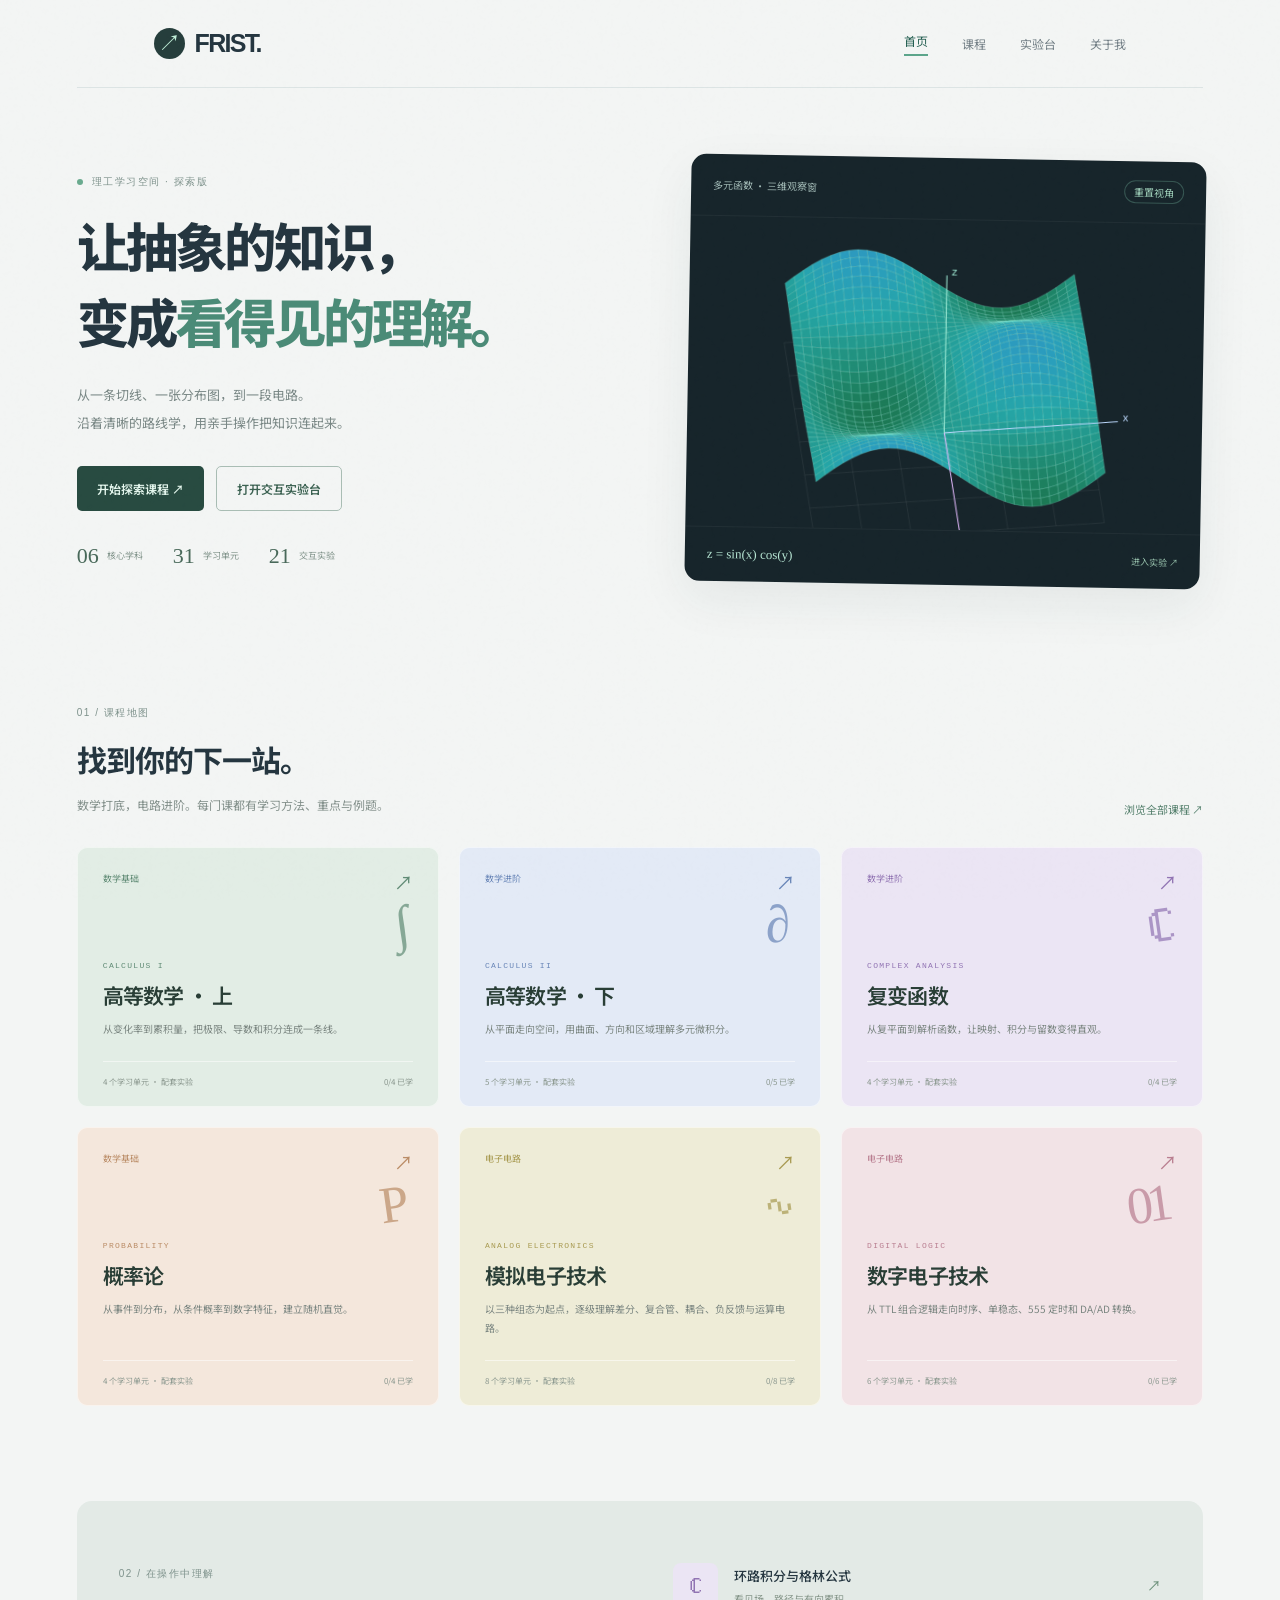
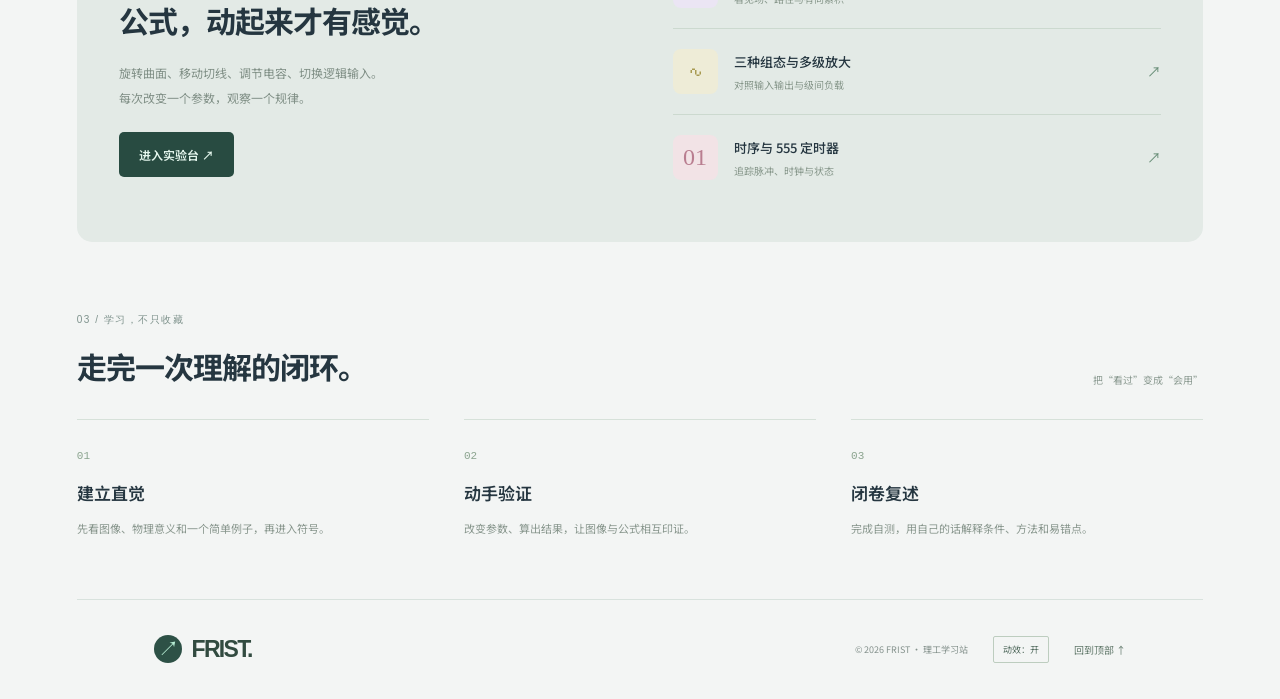
==== commit 150b0a4a: "Expand visual laboratory with 15 electronics and calculus experiments and fix horizontal 3D dragging" ====
--- a/index.html
+++ b/index.html
@@ -1,9 +1,9 @@
 <!doctype html>
-<html lang="zh-CN"><head><meta charset="UTF-8"><meta name="viewport" content="width=device-width, initial-scale=1"><meta name="description" content="FRIST 理工学习站：数学学习路线与交互实验。"><meta name="theme-color" content="#151c22"><title>理工学习站 · FRIST</title><link rel="stylesheet" href="./styles.css"><link rel="stylesheet" href="./exhibit.css"><link rel="stylesheet" href="./learning.css"><script src="./site-content.js" defer></script><script src="./app.js" defer></script><script src="./courses-data.js" defer></script><script src="./learning.js" defer></script><script src="./lab-math.js" defer></script><script src="./experiments.js" defer></script></head>
+<html lang="zh-CN"><head><meta charset="UTF-8"><meta name="viewport" content="width=device-width, initial-scale=1"><meta name="description" content="FRIST 理工学习站：数学学习路线与交互实验。"><meta name="theme-color" content="#151c22"><title>理工学习站 · FRIST</title><link rel="stylesheet" href="./styles.css"><link rel="stylesheet" href="./exhibit.css"><link rel="stylesheet" href="./learning.css"><script src="./site-content.js" defer></script><script src="./app.js" defer></script><script src="./courses-data.js" defer></script><script src="./curriculum-extra.js" defer></script><script src="./learning.js" defer></script><script src="./lab-math.js" defer></script><script src="./experiments.js" defer></script></head>
 <body id="top" data-page="home"><div class="reading-progress" aria-hidden="true"></div><a class="skip" href="#main">跳到正文</a>  <header class="header wrap">
     <a class="brand" href="./index.html" aria-current="page" aria-label="回到首页"><span class="brand-icon">↗</span><span data-site-name>FRIST.</span></a>
     <nav aria-label="主导航"><a class="nav-link" href="./index.html" aria-current="page">首页</a><a class="nav-link" href="./courses.html">课程</a><a class="nav-link" href="./lab.html">实验台</a><a class="nav-link" href="./about.html">关于我</a></nav>
-  </header><main id="main"><section class="learn-hero wrap"><div><div class="section-kicker"><span class="live-dot"></span> 理工学习空间 · 探索版</div><h1>让抽象的知识，<br>变成<span>看得见的理解。</span></h1><p>从一条切线、一张分布图，到一段电路。<br>沿着清晰的路线学，用亲手操作把知识连起来。</p><div class="hero-actions"><a class="button study-primary" href="./courses.html">开始探索课程 ↗</a><a class="button study-outline" href="./lab.html">打开交互实验台</a></div><div class="hero-facts"><span><b>06</b> 核心学科</span><span><b>24</b> 学习单元</span><span><b>06</b> 交互实验</span></div></div><div class="hero-scene"><div class="scene-top"><span>多元函数 · 三维观察窗</span><span class="live-pill">可拖动</span></div><canvas id="home-surface" aria-label="可拖动旋转的三维函数曲面" tabindex="0"></canvas><div class="scene-bottom"><span>z = sin(x) cos(y)</span><a href="./lab.html?mode=surface">进入实验 ↗</a></div></div></section>
+  </header><main id="main"><section class="learn-hero wrap"><div><div class="section-kicker"><span class="live-dot"></span> 理工学习空间 · 探索版</div><h1>让抽象的知识，<br>变成<span>看得见的理解。</span></h1><p>从一条切线、一张分布图，到一段电路。<br>沿着清晰的路线学，用亲手操作把知识连起来。</p><div class="hero-actions"><a class="button study-primary" href="./courses.html">开始探索课程 ↗</a><a class="button study-outline" href="./lab.html">打开交互实验台</a></div><div class="hero-facts"><span><b>06</b> 核心学科</span><span><b>31</b> 学习单元</span><span><b>21</b> 交互实验</span></div></div><div class="hero-scene"><div class="scene-top"><span>多元函数 · 三维观察窗</span><button class="live-pill reset-surface" data-reset-surface>重置视角</button></div><canvas id="home-surface" aria-label="可拖动旋转的三维函数曲面" tabindex="0"></canvas><div class="scene-bottom"><span>z = sin(x) cos(y)</span><a href="./lab.html?mode=surface">进入实验 ↗</a></div></div></section>
 <section class="study-section wrap"><div class="study-heading"><div><div class="section-kicker">01 / 课程地图</div><h2>找到你的下一站。</h2><p>数学打底，电路进阶。每门课都有学习方法、重点与例题。</p></div><a class="small-link" href="./courses.html">浏览全部课程 ↗</a></div><div id="home-courses" class="course-grid"></div></section>
-<section class="lab-invite wrap"><div><div class="section-kicker">02 / 在操作中理解</div><h2>公式，动起来才有感觉。</h2><p>旋转曲面、移动切线、调节电容、切换逻辑输入。<br>每次改变一个参数，观察一个规律。</p><a class="button study-primary" href="./lab.html">进入实验台 ↗</a></div><div class="lab-preview-list"><a href="./lab.html?mode=complex"><span class="mini-icon purple">ℂ</span><div><b>复平面映射</b><p>看见 z² 如何改变网格</p></div><span>↗</span></a><a href="./lab.html?mode=analog"><span class="mini-icon yellow">∿</span><div><b>电路与响应</b><p>调节 R、C，观察充放电</p></div><span>↗</span></a><a href="./lab.html?mode=digital"><span class="mini-icon rose">01</span><div><b>逻辑门与加法器</b><p>拨动开关，对照真值表</p></div><span>↗</span></a></div></section>
+<section class="lab-invite wrap"><div><div class="section-kicker">02 / 在操作中理解</div><h2>公式，动起来才有感觉。</h2><p>旋转曲面、移动切线、调节电容、切换逻辑输入。<br>每次改变一个参数，观察一个规律。</p><a class="button study-primary" href="./lab.html">进入实验台 ↗</a></div><div class="lab-preview-list"><a href="./specialty.html?topic=line"><span class="mini-icon purple">ℂ</span><div><b>环路积分与格林公式</b><p>看见场、路径与有向累积</p></div><span>↗</span></a><a href="./specialty.html?topic=bjt"><span class="mini-icon yellow">∿</span><div><b>三种组态与多级放大</b><p>对照输入输出与级间负载</p></div><span>↗</span></a><a href="./specialty.html?topic=timer555"><span class="mini-icon rose">01</span><div><b>时序与 555 定时器</b><p>追踪脉冲、时钟与状态</p></div><span>↗</span></a></div></section>
 <section class="study-section wrap method-section"><div class="study-heading"><div><div class="section-kicker">03 / 学习，不只收藏</div><h2>走完一次理解的闭环。</h2></div><span class="subtle">把“看过”变成“会用”</span></div><div class="method-grid"><div><span>01</span><h3>建立直觉</h3><p>先看图像、物理意义和一个简单例子，再进入符号。</p></div><div><span>02</span><h3>动手验证</h3><p>改变参数、算出结果，让图像与公式相互印证。</p></div><div><span>03</span><h3>闭卷复述</h3><p>完成自测，用自己的话解释条件、方法和易错点。</p></div></div></section></main>  <footer class="footer wrap"><a class="brand" href="./index.html"><span class="brand-icon">↗</span><span data-site-name>FRIST.</span></a><span>© <span id="year"></span> <span id="footer-name">FRIST · 个人学习空间</span></span><button id="motion-toggle" class="motion-toggle" aria-pressed="true">动效：开</button><a href="#">回到顶部 ↑</a></footer></body></html>
--- a/learning.css
+++ b/learning.css
@@ -1,8 +1,10 @@
-:root{--paper:#f3f5f4;--ink:#23323b;--muted:#75818a;--line:#dae2e3;--lime:#a8edcf;--green:#284d43;--orange:#bc9868;--accent-color:#26836c}
-body{background:#f3f5f4;color:#253640}body:before{opacity:.015}body[data-page="about"]{background:#151c22;color:#e8edeb}.wrap{max-width:1440px;padding-left:6%;padding-right:6%}.header{background:#f3f5f4;color:#253640;border-bottom:1px solid #dce4e4;height:88px}.header .brand{font-size:25px;color:#253640}.brand-icon{background:#263e3c;color:#c1f0d9}.nav-link{color:#748087;font-size:12px}.nav-link:hover,.nav-link[aria-current="page"]{color:#245f51}.nav-link[aria-current="page"]:after{background:#5ca58b}.nav-pill{color:#394c48;border-color:#a2b7ac}.footer{background:transparent;color:#84918c;border-color:#d8e2dd;min-height:100px}.footer .brand{color:#324b40}.footer .brand-icon{background:#2d5146;color:#b8eed5}.motion-toggle{color:#526b5e;border-color:#bdcdbf}.footer>a:last-child{color:#62796b}.reading-progress{background:#68a894}.section-kicker{font:10px/1.6 'Microsoft YaHei',sans-serif;letter-spacing:1.5px;color:#7e928c;display:flex;align-items:center;gap:9px;margin-bottom:16px}.live-dot{width:6px;height:6px;border-radius:50%;background:#6aab8f}.study-primary{background:#284b41;color:#e4f6ed;border-radius:5px;padding:14px 20px;font-size:12px}.study-primary:hover{background:#386754;transform:translateY(-2px)}.study-outline{background:transparent;border:1px solid #a9bdb4;color:#3c6252;border-radius:5px;padding:13px 20px;font-size:12px}.study-outline:hover{background:#dce9e1}.learn-hero{display:grid;grid-template-columns:1.06fr 1fr;gap:65px;padding-top:70px;padding-bottom:65px;align-items:center}.learn-hero h1{font-size:clamp(35px,4.1vw,59px);letter-spacing:-2.8px;line-height:1.45;font-weight:800;margin:0 0 22px}.learn-hero h1>span{color:#4b8b77}.learn-hero>div>p{font-size:13px;line-height:2.2;color:#7a8886;margin:0}.hero-actions{gap:12px;margin-top:28px}.hero-facts{display:flex;gap:30px;margin-top:32px}.hero-facts span{display:flex;gap:8px;align-items:center;font-size:9px;color:#80938a}.hero-facts b{font:22px Georgia,serif;color:#49695a}.hero-scene{min-width:0;background:#17252b;border-radius:15px;overflow:hidden;box-shadow:0 18px 50px #1e3f3312;transform:rotate(1deg)}.scene-top,.scene-bottom{display:flex;justify-content:space-between;align-items:center;gap:10px;padding:19px 22px;color:#a0b8b4;font-size:10px}.scene-top{border-bottom:1px solid #ffffff0c}.live-pill{border:1px solid #5b8d7e77;color:#9ecfb9;border-radius:20px;padding:3px 9px;font-size:8px}.scene-bottom{border-top:1px solid #ffffff0c}.scene-bottom>span{font:13px Georgia,serif;color:#b7e6d4}.scene-bottom a{color:#94bda9;font-size:9px}#home-surface{display:block;width:100%;height:310px;cursor:grab;touch-action:pan-y}canvas:active{cursor:grabbing}.study-section{padding-top:55px;padding-bottom:60px}.study-heading{display:flex;justify-content:space-between;align-items:flex-end;gap:20px;margin-bottom:30px}.study-heading h2,.lab-invite h2,.course-extras h2{font-size:30px;letter-spacing:-1px;margin:0;line-height:1.5}.study-heading p{font-size:12px;color:#84918c;margin:12px 0 0;line-height:1.9}.small-link{font-size:11px;color:#55806d;white-space:nowrap}.small-link:hover{color:#1f6246}.course-grid{display:grid;grid-template-columns:repeat(3,minmax(0,1fr));gap:20px}.mint{--tile:#e2ede5;--tile-accent:#608b75}.blue{--tile:#e3eaf6;--tile-accent:#6885b7}.purple{--tile:#ebe5f4;--tile-accent:#9174b3}.peach{--tile:#f4e7dc;--tile-accent:#ba8c66}.yellow{--tile:#eeecd7;--tile-accent:#a89a51}.rose{--tile:#f2e3e6;--tile-accent:#b97e90}.course-card{position:relative;display:flex;flex-direction:column;min-width:0;background:var(--tile);padding:24px 25px 19px;border:1px solid #ffffff88;border-radius:10px;transition:transform .25s,box-shadow .25s;overflow:hidden}.course-card:hover{transform:translateY(-5px);box-shadow:0 10px 25px #293d2c0b}.course-card-top{display:flex;justify-content:space-between;font-size:9px;color:var(--tile-accent)}.course-card-top>span:last-child{font-size:19px;line-height:1}.course-symbol{align-self:flex-end;height:70px;font:52px/1.3 Georgia,serif;color:var(--tile-accent);opacity:.7;letter-spacing:-6px;margin-right:10px;transform:rotate(-8deg)}.course-code{font:8px Consolas,monospace;letter-spacing:1.3px;color:var(--tile-accent)}.course-card h3{font-size:21px;letter-spacing:-.8px;font-weight:600;margin:10px 0 9px}.course-card>p{font-size:10px;color:#7b8681;line-height:1.9;margin:0 0 23px;flex:1}.course-card-bottom{display:flex;justify-content:space-between;gap:10px;font-size:8px;color:#8c9990;border-top:1px solid #ffffff88;padding-top:14px}.card-progress{position:absolute;bottom:0;left:0;height:3px;width:var(--done);background:var(--tile-accent)}.lab-invite{margin:35px 6% 15px;padding:42px;max-width:none;border-radius:15px;background:#e3eae6;display:grid;grid-template-columns:1fr 1fr;gap:65px;align-items:center}.lab-invite>div>p{font-size:12px;line-height:2.1;color:#819087;margin:17px 0 22px}.lab-preview-list>a{display:flex;gap:16px;align-items:center;border-bottom:1px solid #ccd9cf;padding:20px 0}.lab-preview-list>a:last-child{border:0}.mini-icon{width:45px;height:45px;display:grid;place-items:center;background:var(--tile);color:var(--tile-accent);border-radius:8px;font:24px Georgia,serif}.lab-preview-list b{font-size:13px;font-weight:500}.lab-preview-list p{font-size:10px;color:#87978b;margin:6px 0 0}.lab-preview-list>a>span:last-child{margin-left:auto;color:#688d77}.subtle{font-size:10px;color:#8c9b92;line-height:1.9}.method-grid{display:grid;grid-template-columns:repeat(3,1fr);gap:35px}.method-grid>div{padding-top:23px;border-top:1px solid #d6e1d9}.method-grid>div>span{font:11px Consolas,monospace;color:#8ba48f}.method-grid h3{font-size:17px;margin:17px 0 12px;font-weight:600}.method-grid p{font-size:11px;color:#89978e;line-height:2;margin:0}.page-intro{padding-top:70px;padding-bottom:20px}.page-intro h1{font-size:44px;line-height:1.5;letter-spacing:-2px;margin-bottom:20px}.page-intro h1>span{color:#568b77}.page-intro>p{font-size:13px;color:#84968b}.catalog-section{padding-top:20px;min-height:65vh}.catalog-tools{display:flex;justify-content:space-between;gap:20px;margin-bottom:30px;align-items:center}.course-filters{display:flex;gap:6px}.course-filters button{border:0;background:transparent;color:#7d8b82;font-size:10px;padding:9px 16px;border-radius:20px}.course-filters .selected{background:#345749;color:#e0f0e7}#course-search{border:1px solid #d4dfd6;background:#ffffff66;padding:11px 15px;border-radius:5px;font-size:11px;color:#4c6656;min-width:220px}.course-breadcrumb{display:flex;justify-content:space-between;padding-top:32px;font-size:10px;color:#8a9e8f}.course-banner{background:var(--tile);margin:25px 6% 35px;max-width:none;padding:38px 40px;border-radius:12px;display:flex;justify-content:space-between;align-items:center;gap:25px}.course-banner h1{font-size:44px;letter-spacing:-1.7px;margin:0 0 16px}.course-banner p{font-size:12px;color:#7c8d82;line-height:1.9;margin:0 0 18px}.prereq{font-size:10px;border:1px solid #ffffffcc;padding:5px 10px;border-radius:20px;color:#7f9185}.course-emblem{font:100px Georgia,serif;color:var(--tile-accent);padding-right:25px;opacity:.6}.course-layout{display:grid;grid-template-columns:220px minmax(0,1fr);gap:45px;align-items:start}.syllabus{position:sticky;top:25px;padding-top:8px}.syllabus .section-kicker{font-size:9px;margin-bottom:18px}#unit-nav{display:flex;flex-direction:column;gap:8px}#unit-nav button{border:0;border-radius:5px;background:transparent;display:flex;text-align:left;gap:13px;align-items:center;padding:12px 11px;color:#7e8d82;font-size:11px}#unit-nav button>span{font:10px Consolas,monospace;color:#90a68f}#unit-nav button.selected{background:#e1eae3;color:#2c5c43}.progress-track{height:3px;background:#dce5df;margin-top:28px}.progress-track>span{display:block;height:100%;background:#7faa8e;transition:width .2s}#progress-label{font-size:10px;color:#899b8d;margin:10px 0 24px}.syllabus .button{font-size:10px;width:100%;padding:13px 10px}.lesson-panel{background:#fcfdfb;border:1px solid #e1e9e2;border-radius:10px;padding:35px 40px;min-height:570px}.lesson-panel h2{font-size:28px;margin:0 0 18px}.lesson-panel h3{font-size:14px;font-weight:600;margin:25px 0 13px}.lesson-panel p{font-size:13px;line-height:2.1;color:#758a7b;margin:0}.formula-box{font:clamp(15px,1.5vw,22px)/1.9 Georgia,'Microsoft YaHei',serif;word-break:break-word;padding:25px;background:#eaf1e9;border-left:3px solid #9eb599;color:#426348;margin-top:25px;border-radius:0 6px 6px 0}.example-box{margin-top:24px;padding:20px;background:#f1f4ee;border-radius:7px}.example-box>span{display:block;font-size:10px;color:#8f9e80;margin-bottom:9px}.pitfall{margin-top:22px;padding-left:16px;border-left:2px solid #dfcfab}.pitfall>b{font-size:11px;color:#ac9c76}.pitfall>p{font-size:12px;margin-top:6px}.lesson-actions{display:flex;gap:12px;margin-top:28px;flex-wrap:wrap}.lesson-panel .subtle{font-size:9px;margin-top:16px}.button:disabled{opacity:.4;cursor:default;transform:none}.course-extras{display:grid;grid-template-columns:1fr 1fr;gap:55px;padding-top:60px}.course-extras ol{padding-left:20px;margin-top:25px}.course-extras li{font-size:12px;line-height:2;color:#819183;margin-bottom:12px;padding-left:6px}.self-check{background:#e6ece3;border-radius:10px;padding:30px}.self-check h3{font-size:16px;line-height:1.9;margin:0 0 23px}.self-check details{font-size:12px;color:#5b7d5d;margin-bottom:25px}.self-check summary{cursor:pointer;padding:10px 0}.self-check details p{line-height:2}.self-check .small-link{white-space:normal;line-height:1.9}.self-check .subtle{font-size:9px;margin-top:16px}body[data-page="lab"]{background:#101c24;color:#dde9e6}body[data-page="lab"] .header{background:#101c24;border-color:#2a3c42}body[data-page="lab"] .header .brand{color:#dde9e6}body[data-page="lab"] .nav-link{color:#819b9b}body[data-page="lab"] .nav-link[aria-current="page"]{color:#a8ddc5}body[data-page="lab"] .footer{border-color:#2a3c42}body[data-page="lab"] .footer .brand{color:#c5dad0}body[data-page="lab"] .motion-toggle{color:#829e91;border-color:#38544a}.lab-heading{padding-top:50px;padding-bottom:35px;display:flex;justify-content:space-between;align-items:flex-end;gap:25px}.lab-heading h1{font-size:40px;letter-spacing:-2px;line-height:1.5;margin:0 0 14px}.lab-heading h1 span{color:#84c8b3}.lab-heading p{font-size:12px;color:#6f9793;line-height:1.9;margin:0}.lab-heading .small-link{color:#7da99b}.lab-workspace{padding-bottom:65px}.experiment-tabs{display:flex;gap:8px;margin-bottom:25px;overflow:auto;scrollbar-width:thin}.experiment-tabs button{white-space:nowrap;border:1px solid #2c4148;background:transparent;padding:11px 19px;border-radius:5px;color:#7fa09f;font-size:11px}.experiment-tabs .selected{background:#a2dac5;border-color:#a2dac5;color:#173a32}.experiment-layout{display:grid;grid-template-columns:minmax(0,1fr) 260px;border:1px solid #30434a;border-radius:10px;overflow:hidden;background:#14242c}.experiment-stage{min-width:0;background:radial-gradient(ellipse at 50% 40%,#21413966,transparent 70%);display:flex;flex-direction:column;justify-content:space-between}.experiment-bar{padding:20px 23px;display:flex;justify-content:space-between;gap:20px;border-bottom:1px solid #263e43;font-size:11px;color:#9ac7ba}.experiment-bar>span:last-child{font-size:9px;color:#668d87}#lab-canvas{display:block;width:100%;height:460px;touch-action:pan-y}#lab-canvas[hidden]{display:none}#diagram:empty{display:none}#diagram svg{width:100%;height:150px;display:block}.experiment-result{padding:18px 22px;background:#1b3134;color:#a9d8c4;font:11px/2 Consolas,'Microsoft YaHei',monospace;min-height:58px}.experiment-controls{border-left:1px solid #30434a;padding:24px 22px}.experiment-controls .section-kicker{font-size:9px;color:#739087;margin-bottom:22px}.control-row{display:block;margin-bottom:23px}.control-row>span{display:flex;justify-content:space-between;gap:10px;font-size:11px;color:#8fae9d;margin-bottom:13px}.control-row output{color:#bad5ad;font:10px Consolas,monospace}.control-row input[type=range]{width:100%;accent-color:#a0c9b1;cursor:pointer}.control-row select{width:100%;background:#21383b;border:1px solid #3b5352;color:#a9c5b8;padding:10px;border-radius:4px;font-size:11px}.experiment-controls .study-outline{font-size:10px;color:#809f8b;border-color:#3c5b4c;padding:10px;width:100%;margin-top:10px}.experiment-controls .study-outline:hover{background:#243f35}.experiment-insight{border-top:1px solid #2a4840;margin-top:25px;padding-top:22px}.experiment-insight>b{font-size:10px;color:#adbf94}.experiment-insight>p{font-size:11px;color:#6f968b;line-height:2}.lab-explanation{display:grid;grid-template-columns:1.4fr 1fr;gap:60px;padding-top:35px}.lab-explanation h2,#truth-table>h2{font-size:13px;letter-spacing:0;color:#a9c5b4;margin:0 0 14px}.lab-explanation code{font:12px/1.9 Consolas,'Microsoft YaHei',monospace;color:#c5d5ad;word-break:break-word}.lab-explanation p{font-size:11px;line-height:2;color:#698e83;margin:12px 0 16px}.lab-explanation .small-link{font-size:10px;color:#83b294}.logic-inputs{display:flex;flex-direction:column;gap:12px}.logic-inputs button,.toggle-switch{background:#223d3e;border:1px solid #47655c;color:#94bd9f;font-size:11px;padding:12px;border-radius:4px}.logic-inputs button[aria-pressed=true]{background:#6fa887;color:#142f26;border-color:#8acaa5}.logic-diagram{display:flex;align-items:center;justify-content:center;gap:0;min-height:380px;padding:20px}.signal{background:#293b41;color:#5f7779;border:1px solid #425257;display:flex;justify-content:space-between;align-items:center;gap:12px;margin:13px 0;padding:12px 14px;min-width:80px;border-radius:6px}.signal span{font-size:10px}.signal b{font:20px Consolas,monospace}.signal.high{background:#376950;color:#c2edc6;border-color:#90bfa0}.logic-wire{height:2px;min-width:25px;width:8%;background:#597b69}.gate-box{border:2px solid #628d80;padding:27px 20px;color:#c7e4cf;min-width:100px;text-align:center;border-radius:14px}.gate-box small{display:block;color:#679a84;font-size:9px;margin-top:12px}#truth-table{margin-top:35px;overflow:auto}#truth-table:empty{display:none}#truth-table table{width:100%;border-collapse:collapse;text-align:center;font-size:12px;color:#7b9d8b}#truth-table caption{text-align:left;font-size:10px;color:#648979;padding-bottom:15px}#truth-table th,#truth-table td{border-bottom:1px solid #2a403b;padding:10px}#truth-table th{color:#9ebfa9;font-weight:500}#truth-table .active-row{background:#294a3e;color:#c4edcd}body[data-page="about"] .header{background:#151c22;border-color:#364438}body[data-page="about"] .header .brand{color:#d9e9dc}body[data-page="about"] .nav-link{color:#9bb8a5}body[data-page="about"] .footer{border-color:#364438}body[data-page="about"] .footer .brand{color:#cce1d3}
-@media(min-width:1440px){.learn-hero{max-width:1440px}.lab-invite,.course-banner{max-width:1267px;margin-left:auto;margin-right:auto}}
-@media(max-width:1000px){.learn-hero{gap:30px}.learn-hero h1{font-size:40px}.hero-facts{gap:20px}.course-grid{gap:14px}.course-card{padding:20px}.course-card h3{font-size:18px}.course-card-bottom{font-size:7px}.experiment-layout{grid-template-columns:minmax(0,1fr) 230px}.lab-invite{gap:40px}.course-layout{grid-template-columns:190px minmax(0,1fr);gap:25px}.lesson-panel{padding:28px}}
-@media(max-width:720px){.wrap{padding-left:6%;padding-right:6%}.header{height:75px;margin-left:6%;margin-right:6%;padding-left:0;padding-right:0;gap:15px}.header .brand{font-size:21px;gap:7px}.header .brand-icon{width:25px;height:25px;font-size:19px}nav{gap:13px}.nav-link{font-size:9px}.learn-hero{grid-template-columns:1fr;padding-top:42px;padding-bottom:30px;gap:30px}.learn-hero h1{font-size:clamp(31px,7.7vw,46px);letter-spacing:-1.7px;line-height:1.55;margin-bottom:18px}.learn-hero>div>p{font-size:12px}.hero-actions{gap:10px}.hero-actions .button{font-size:10px;padding:13px 15px}.hero-facts{gap:25px;margin-top:26px}.hero-facts b{font-size:20px}.hero-facts span{font-size:8px}.section-kicker{font-size:9px;letter-spacing:1px}#home-surface{height:255px}.hero-scene{transform:none;border-radius:10px}.scene-top,.scene-bottom{padding:15px 18px;font-size:9px}.study-section{padding-top:35px;padding-bottom:35px}.study-heading{align-items:flex-start;margin-bottom:22px}.study-heading h2,.lab-invite h2{font-size:25px}.study-heading p{font-size:11px}.study-heading .small-link{font-size:9px;padding-top:5px}.course-grid{grid-template-columns:repeat(2,minmax(0,1fr));gap:12px}.course-card{padding:17px 15px 15px;border-radius:8px}.course-card-top{font-size:8px}.course-symbol{height:55px;font-size:40px;margin-right:0}.course-code{font-size:6px;letter-spacing:.6px}.course-card h3{font-size:17px;line-height:1.6;margin:9px 0}.course-card>p{font-size:9px;margin-bottom:16px}.course-card-bottom{flex-direction:column;gap:5px;font-size:7px;padding-top:10px}.lab-invite{margin:15px 6%;padding:27px 24px;grid-template-columns:1fr;gap:15px}.lab-invite>div>p{font-size:11px}.lab-preview-list>a{padding:16px 0}.method-grid{grid-template-columns:1fr;gap:22px}.method-grid>div{padding-top:18px}.method-grid h3{margin:12px 0 9px}.method-section .subtle{display:none}.page-intro{padding-top:40px}.page-intro h1{font-size:30px;letter-spacing:-1px}.page-intro h1>span{display:block}.page-intro>p{font-size:11px;line-height:1.9}.catalog-tools{flex-direction:column;align-items:stretch;gap:20px;margin-bottom:25px}.course-filters{gap:0;justify-content:space-between}.course-filters button{font-size:9px;padding:8px 11px}#course-search{min-width:0;width:100%}.course-banner{margin:22px 6%;padding:27px 24px;gap:15px}.course-banner h1{font-size:30px;letter-spacing:-1px}.course-banner p{font-size:11px}.course-emblem{font-size:60px;padding-right:0}.prereq{display:inline-block;font-size:8px;line-height:1.8}.course-breadcrumb{font-size:9px;padding-top:25px}.course-layout{grid-template-columns:1fr;gap:20px}.syllabus{position:static;padding-top:10px}.syllabus .section-kicker{margin-bottom:12px}#unit-nav{display:grid;grid-template-columns:repeat(2,1fr);gap:7px}#unit-nav button{font-size:10px;padding:11px 10px;gap:9px;background:#eaf0e9}.progress-track{margin-top:20px}#progress-label{margin-bottom:15px}.syllabus .button{width:auto;padding:11px 17px}.lesson-panel{padding:25px 23px;min-height:0}.lesson-panel h2{font-size:25px}.lesson-panel p{font-size:12px}.formula-box{padding:20px 16px;font-size:17px}.lesson-actions .button{font-size:10px;padding:12px 14px}.course-extras{grid-template-columns:1fr;gap:25px;padding-top:40px}.course-extras h2{font-size:25px}.self-check{padding:25px}.lab-heading{padding-top:35px;padding-bottom:28px;display:block}.lab-heading h1{font-size:30px;letter-spacing:-1px}.lab-heading p{font-size:11px}.lab-heading .small-link{display:inline-block;margin-top:18px}.experiment-tabs{gap:7px;margin-bottom:18px}.experiment-tabs button{font-size:10px;padding:9px 12px}.experiment-layout{grid-template-columns:1fr}.experiment-controls{border-left:0;border-top:1px solid #30434a;padding:23px;display:grid;grid-template-columns:1fr 1fr;gap:0 20px}.experiment-controls>.section-kicker{grid-column:1/-1}.experiment-insight{grid-column:1/-1;margin-top:20px;padding-top:18px}.experiment-insight>p{margin-bottom:0}#controls{grid-column:1/-1;display:grid;grid-template-columns:1fr 1fr;gap:0 18px}#controls>div{grid-column:1/-1}.control-row{margin-bottom:22px}.control-row>span{font-size:10px}.control-row select{font-size:10px}.control-row output{font-size:9px}.experiment-bar{padding:17px;gap:15px;align-items:center}.experiment-bar>span:first-child{font-size:10px}.experiment-bar>span:last-child{font-size:8px;max-width:120px;text-align:right;line-height:1.8}#lab-canvas{height:350px!important}.experiment-result{padding:14px 17px;font-size:10px}#diagram svg{height:130px}.lab-explanation{grid-template-columns:1fr;gap:22px;padding-top:28px}.lab-explanation code{font-size:11px}.logic-diagram{min-height:300px;padding:20px 10px}.signal{padding:10px 9px;min-width:65px;gap:9px}.signal span{font-size:8px}.gate-box{min-width:72px;padding:21px 10px;font-size:14px}.gate-box small{font-size:7px}.logic-wire{min-width:15px;width:5%}.logic-inputs{display:grid;grid-template-columns:repeat(3,1fr);gap:8px}.logic-inputs button{padding:11px 4px;font-size:9px}.footer{margin-left:6%;margin-right:6%;padding-left:0;padding-right:0;gap:13px}.footer .brand{font-size:20px}.footer>span{font-size:8px}.footer>a:last-child{font-size:8px}.motion-toggle{font-size:8px}}
-@media(max-width:360px){nav{gap:10px}.nav-link{font-size:8px}.header .brand{font-size:19px}.hero-facts{gap:18px}.course-card h3{font-size:15px}.course-card{padding:15px 12px}.course-card>p{font-size:8px}.course-banner h1{font-size:27px}.course-emblem{font-size:45px}.prereq{border:0;padding:0}.learn-hero h1{font-size:29px}}
-.course-card,.course-banner{color:#293e36}body[data-page="course"]{color:#253640}#rc-play{margin-top:10px;background:#375c4c;color:#c2e6cb;border:1px solid #5a7f68;padding:12px;border-radius:4px;font-size:11px}#rc-play[aria-pressed="true"]{background:#719777;color:#122e24}
-@media(prefers-reduced-motion:reduce){*{scroll-behavior:auto!important;transition:none!important}}
+:root{--paper:#f3f5f4;--ink:#23323b;--muted:#75818a;--line:#dae2e3;--lime:#a8edcf;--green:#284d43;--orange:#bc9868;--accent-color:#26836c}
+body{background:#f3f5f4;color:#253640}body:before{opacity:.015}body[data-page="about"]{background:#151c22;color:#e8edeb}.wrap{max-width:1440px;padding-left:6%;padding-right:6%}.header{background:#f3f5f4;color:#253640;border-bottom:1px solid #dce4e4;height:88px}.header .brand{font-size:25px;color:#253640}.brand-icon{background:#263e3c;color:#c1f0d9}.nav-link{color:#748087;font-size:12px}.nav-link:hover,.nav-link[aria-current="page"]{color:#245f51}.nav-link[aria-current="page"]:after{background:#5ca58b}.nav-pill{color:#394c48;border-color:#a2b7ac}.footer{background:transparent;color:#84918c;border-color:#d8e2dd;min-height:100px}.footer .brand{color:#324b40}.footer .brand-icon{background:#2d5146;color:#b8eed5}.motion-toggle{color:#526b5e;border-color:#bdcdbf}.footer>a:last-child{color:#62796b}.reading-progress{background:#68a894}.section-kicker{font:10px/1.6 'Microsoft YaHei',sans-serif;letter-spacing:1.5px;color:#7e928c;display:flex;align-items:center;gap:9px;margin-bottom:16px}.live-dot{width:6px;height:6px;border-radius:50%;background:#6aab8f}.study-primary{background:#284b41;color:#e4f6ed;border-radius:5px;padding:14px 20px;font-size:12px}.study-primary:hover{background:#386754;transform:translateY(-2px)}.study-outline{background:transparent;border:1px solid #a9bdb4;color:#3c6252;border-radius:5px;padding:13px 20px;font-size:12px}.study-outline:hover{background:#dce9e1}.learn-hero{display:grid;grid-template-columns:1.06fr 1fr;gap:65px;padding-top:70px;padding-bottom:65px;align-items:center}.learn-hero h1{font-size:clamp(35px,4.1vw,59px);letter-spacing:-2.8px;line-height:1.45;font-weight:800;margin:0 0 22px}.learn-hero h1>span{color:#4b8b77}.learn-hero>div>p{font-size:13px;line-height:2.2;color:#7a8886;margin:0}.hero-actions{gap:12px;margin-top:28px}.hero-facts{display:flex;gap:30px;margin-top:32px}.hero-facts span{display:flex;gap:8px;align-items:center;font-size:9px;color:#80938a}.hero-facts b{font:22px Georgia,serif;color:#49695a}.hero-scene{min-width:0;background:#17252b;border-radius:15px;overflow:hidden;box-shadow:0 18px 50px #1e3f3312;transform:rotate(1deg)}.scene-top,.scene-bottom{display:flex;justify-content:space-between;align-items:center;gap:10px;padding:19px 22px;color:#a0b8b4;font-size:10px}.scene-top{border-bottom:1px solid #ffffff0c}.live-pill{border:1px solid #5b8d7e77;color:#9ecfb9;border-radius:20px;padding:3px 9px;font-size:8px}.scene-bottom{border-top:1px solid #ffffff0c}.scene-bottom>span{font:13px Georgia,serif;color:#b7e6d4}.scene-bottom a{color:#94bda9;font-size:9px}#home-surface{display:block;width:100%;height:310px;cursor:grab;touch-action:pan-y}canvas:active{cursor:grabbing}.study-section{padding-top:55px;padding-bottom:60px}.study-heading{display:flex;justify-content:space-between;align-items:flex-end;gap:20px;margin-bottom:30px}.study-heading h2,.lab-invite h2,.course-extras h2{font-size:30px;letter-spacing:-1px;margin:0;line-height:1.5}.study-heading p{font-size:12px;color:#84918c;margin:12px 0 0;line-height:1.9}.small-link{font-size:11px;color:#55806d;white-space:nowrap}.small-link:hover{color:#1f6246}.course-grid{display:grid;grid-template-columns:repeat(3,minmax(0,1fr));gap:20px}.mint{--tile:#e2ede5;--tile-accent:#608b75}.blue{--tile:#e3eaf6;--tile-accent:#6885b7}.purple{--tile:#ebe5f4;--tile-accent:#9174b3}.peach{--tile:#f4e7dc;--tile-accent:#ba8c66}.yellow{--tile:#eeecd7;--tile-accent:#a89a51}.rose{--tile:#f2e3e6;--tile-accent:#b97e90}.course-card{position:relative;display:flex;flex-direction:column;min-width:0;background:var(--tile);padding:24px 25px 19px;border:1px solid #ffffff88;border-radius:10px;transition:transform .25s,box-shadow .25s;overflow:hidden}.course-card:hover{transform:translateY(-5px);box-shadow:0 10px 25px #293d2c0b}.course-card-top{display:flex;justify-content:space-between;font-size:9px;color:var(--tile-accent)}.course-card-top>span:last-child{font-size:19px;line-height:1}.course-symbol{align-self:flex-end;height:70px;font:52px/1.3 Georgia,serif;color:var(--tile-accent);opacity:.7;letter-spacing:-6px;margin-right:10px;transform:rotate(-8deg)}.course-code{font:8px Consolas,monospace;letter-spacing:1.3px;color:var(--tile-accent)}.course-card h3{font-size:21px;letter-spacing:-.8px;font-weight:600;margin:10px 0 9px}.course-card>p{font-size:10px;color:#7b8681;line-height:1.9;margin:0 0 23px;flex:1}.course-card-bottom{display:flex;justify-content:space-between;gap:10px;font-size:8px;color:#8c9990;border-top:1px solid #ffffff88;padding-top:14px}.card-progress{position:absolute;bottom:0;left:0;height:3px;width:var(--done);background:var(--tile-accent)}.lab-invite{margin:35px 6% 15px;padding:42px;max-width:none;border-radius:15px;background:#e3eae6;display:grid;grid-template-columns:1fr 1fr;gap:65px;align-items:center}.lab-invite>div>p{font-size:12px;line-height:2.1;color:#819087;margin:17px 0 22px}.lab-preview-list>a{display:flex;gap:16px;align-items:center;border-bottom:1px solid #ccd9cf;padding:20px 0}.lab-preview-list>a:last-child{border:0}.mini-icon{width:45px;height:45px;display:grid;place-items:center;background:var(--tile);color:var(--tile-accent);border-radius:8px;font:24px Georgia,serif}.lab-preview-list b{font-size:13px;font-weight:500}.lab-preview-list p{font-size:10px;color:#87978b;margin:6px 0 0}.lab-preview-list>a>span:last-child{margin-left:auto;color:#688d77}.subtle{font-size:10px;color:#8c9b92;line-height:1.9}.method-grid{display:grid;grid-template-columns:repeat(3,1fr);gap:35px}.method-grid>div{padding-top:23px;border-top:1px solid #d6e1d9}.method-grid>div>span{font:11px Consolas,monospace;color:#8ba48f}.method-grid h3{font-size:17px;margin:17px 0 12px;font-weight:600}.method-grid p{font-size:11px;color:#89978e;line-height:2;margin:0}.page-intro{padding-top:70px;padding-bottom:20px}.page-intro h1{font-size:44px;line-height:1.5;letter-spacing:-2px;margin-bottom:20px}.page-intro h1>span{color:#568b77}.page-intro>p{font-size:13px;color:#84968b}.catalog-section{padding-top:20px;min-height:65vh}.catalog-tools{display:flex;justify-content:space-between;gap:20px;margin-bottom:30px;align-items:center}.course-filters{display:flex;gap:6px}.course-filters button{border:0;background:transparent;color:#7d8b82;font-size:10px;padding:9px 16px;border-radius:20px}.course-filters .selected{background:#345749;color:#e0f0e7}#course-search{border:1px solid #d4dfd6;background:#ffffff66;padding:11px 15px;border-radius:5px;font-size:11px;color:#4c6656;min-width:220px}.course-breadcrumb{display:flex;justify-content:space-between;padding-top:32px;font-size:10px;color:#8a9e8f}.course-banner{background:var(--tile);margin:25px 6% 35px;max-width:none;padding:38px 40px;border-radius:12px;display:flex;justify-content:space-between;align-items:center;gap:25px}.course-banner h1{font-size:44px;letter-spacing:-1.7px;margin:0 0 16px}.course-banner p{font-size:12px;color:#7c8d82;line-height:1.9;margin:0 0 18px}.prereq{font-size:10px;border:1px solid #ffffffcc;padding:5px 10px;border-radius:20px;color:#7f9185}.course-emblem{font:100px Georgia,serif;color:var(--tile-accent);padding-right:25px;opacity:.6}.course-layout{display:grid;grid-template-columns:220px minmax(0,1fr);gap:45px;align-items:start}.syllabus{position:sticky;top:25px;padding-top:8px}.syllabus .section-kicker{font-size:9px;margin-bottom:18px}#unit-nav{display:flex;flex-direction:column;gap:8px}#unit-nav button{border:0;border-radius:5px;background:transparent;display:flex;text-align:left;gap:13px;align-items:center;padding:12px 11px;color:#7e8d82;font-size:11px}#unit-nav button>span{font:10px Consolas,monospace;color:#90a68f}#unit-nav button.selected{background:#e1eae3;color:#2c5c43}.progress-track{height:3px;background:#dce5df;margin-top:28px}.progress-track>span{display:block;height:100%;background:#7faa8e;transition:width .2s}#progress-label{font-size:10px;color:#899b8d;margin:10px 0 24px}.syllabus .button{font-size:10px;width:100%;padding:13px 10px}.lesson-panel{background:#fcfdfb;border:1px solid #e1e9e2;border-radius:10px;padding:35px 40px;min-height:570px}.lesson-panel h2{font-size:28px;margin:0 0 18px}.lesson-panel h3{font-size:14px;font-weight:600;margin:25px 0 13px}.lesson-panel p{font-size:13px;line-height:2.1;color:#758a7b;margin:0}.formula-box{font:clamp(15px,1.5vw,22px)/1.9 Georgia,'Microsoft YaHei',serif;word-break:break-word;padding:25px;background:#eaf1e9;border-left:3px solid #9eb599;color:#426348;margin-top:25px;border-radius:0 6px 6px 0}.example-box{margin-top:24px;padding:20px;background:#f1f4ee;border-radius:7px}.example-box>span{display:block;font-size:10px;color:#8f9e80;margin-bottom:9px}.pitfall{margin-top:22px;padding-left:16px;border-left:2px solid #dfcfab}.pitfall>b{font-size:11px;color:#ac9c76}.pitfall>p{font-size:12px;margin-top:6px}.lesson-actions{display:flex;gap:12px;margin-top:28px;flex-wrap:wrap}.lesson-panel .subtle{font-size:9px;margin-top:16px}.button:disabled{opacity:.4;cursor:default;transform:none}.course-extras{display:grid;grid-template-columns:1fr 1fr;gap:55px;padding-top:60px}.course-extras ol{padding-left:20px;margin-top:25px}.course-extras li{font-size:12px;line-height:2;color:#819183;margin-bottom:12px;padding-left:6px}.self-check{background:#e6ece3;border-radius:10px;padding:30px}.self-check h3{font-size:16px;line-height:1.9;margin:0 0 23px}.self-check details{font-size:12px;color:#5b7d5d;margin-bottom:25px}.self-check summary{cursor:pointer;padding:10px 0}.self-check details p{line-height:2}.self-check .small-link{white-space:normal;line-height:1.9}.self-check .subtle{font-size:9px;margin-top:16px}body[data-page="lab"]{background:#101c24;color:#dde9e6}body[data-page="lab"] .header{background:#101c24;border-color:#2a3c42}body[data-page="lab"] .header .brand{color:#dde9e6}body[data-page="lab"] .nav-link{color:#819b9b}body[data-page="lab"] .nav-link[aria-current="page"]{color:#a8ddc5}body[data-page="lab"] .footer{border-color:#2a3c42}body[data-page="lab"] .footer .brand{color:#c5dad0}body[data-page="lab"] .motion-toggle{color:#829e91;border-color:#38544a}.lab-heading{padding-top:50px;padding-bottom:35px;display:flex;justify-content:space-between;align-items:flex-end;gap:25px}.lab-heading h1{font-size:40px;letter-spacing:-2px;line-height:1.5;margin:0 0 14px}.lab-heading h1 span{color:#84c8b3}.lab-heading p{font-size:12px;color:#6f9793;line-height:1.9;margin:0}.lab-heading .small-link{color:#7da99b}.lab-workspace{padding-bottom:65px}.experiment-tabs{display:flex;gap:8px;margin-bottom:25px;overflow:auto;scrollbar-width:thin}.experiment-tabs button{white-space:nowrap;border:1px solid #2c4148;background:transparent;padding:11px 19px;border-radius:5px;color:#7fa09f;font-size:11px}.experiment-tabs .selected{background:#a2dac5;border-color:#a2dac5;color:#173a32}.experiment-layout{display:grid;grid-template-columns:minmax(0,1fr) 260px;border:1px solid #30434a;border-radius:10px;overflow:hidden;background:#14242c}.experiment-stage{min-width:0;background:radial-gradient(ellipse at 50% 40%,#21413966,transparent 70%);display:flex;flex-direction:column;justify-content:space-between}.experiment-bar{padding:20px 23px;display:flex;justify-content:space-between;gap:20px;border-bottom:1px solid #263e43;font-size:11px;color:#9ac7ba}.experiment-bar>span:last-child{font-size:9px;color:#668d87}#lab-canvas{display:block;width:100%;height:460px;touch-action:pan-y}#lab-canvas[hidden]{display:none}#diagram:empty{display:none}#diagram svg{width:100%;height:150px;display:block}.experiment-result{padding:18px 22px;background:#1b3134;color:#a9d8c4;font:11px/2 Consolas,'Microsoft YaHei',monospace;min-height:58px}.experiment-controls{border-left:1px solid #30434a;padding:24px 22px}.experiment-controls .section-kicker{font-size:9px;color:#739087;margin-bottom:22px}.control-row{display:block;margin-bottom:23px}.control-row>span{display:flex;justify-content:space-between;gap:10px;font-size:11px;color:#8fae9d;margin-bottom:13px}.control-row output{color:#bad5ad;font:10px Consolas,monospace}.control-row input[type=range]{width:100%;accent-color:#a0c9b1;cursor:pointer}.control-row select{width:100%;background:#21383b;border:1px solid #3b5352;color:#a9c5b8;padding:10px;border-radius:4px;font-size:11px}.experiment-controls .study-outline{font-size:10px;color:#809f8b;border-color:#3c5b4c;padding:10px;width:100%;margin-top:10px}.experiment-controls .study-outline:hover{background:#243f35}.experiment-insight{border-top:1px solid #2a4840;margin-top:25px;padding-top:22px}.experiment-insight>b{font-size:10px;color:#adbf94}.experiment-insight>p{font-size:11px;color:#6f968b;line-height:2}.lab-explanation{display:grid;grid-template-columns:1.4fr 1fr;gap:60px;padding-top:35px}.lab-explanation h2,#truth-table>h2{font-size:13px;letter-spacing:0;color:#a9c5b4;margin:0 0 14px}.lab-explanation code{font:12px/1.9 Consolas,'Microsoft YaHei',monospace;color:#c5d5ad;word-break:break-word}.lab-explanation p{font-size:11px;line-height:2;color:#698e83;margin:12px 0 16px}.lab-explanation .small-link{font-size:10px;color:#83b294}.logic-inputs{display:flex;flex-direction:column;gap:12px}.logic-inputs button,.toggle-switch{background:#223d3e;border:1px solid #47655c;color:#94bd9f;font-size:11px;padding:12px;border-radius:4px}.logic-inputs button[aria-pressed=true]{background:#6fa887;color:#142f26;border-color:#8acaa5}.logic-diagram{display:flex;align-items:center;justify-content:center;gap:0;min-height:380px;padding:20px}.signal{background:#293b41;color:#5f7779;border:1px solid #425257;display:flex;justify-content:space-between;align-items:center;gap:12px;margin:13px 0;padding:12px 14px;min-width:80px;border-radius:6px}.signal span{font-size:10px}.signal b{font:20px Consolas,monospace}.signal.high{background:#376950;color:#c2edc6;border-color:#90bfa0}.logic-wire{height:2px;min-width:25px;width:8%;background:#597b69}.gate-box{border:2px solid #628d80;padding:27px 20px;color:#c7e4cf;min-width:100px;text-align:center;border-radius:14px}.gate-box small{display:block;color:#679a84;font-size:9px;margin-top:12px}#truth-table{margin-top:35px;overflow:auto}#truth-table:empty{display:none}#truth-table table{width:100%;border-collapse:collapse;text-align:center;font-size:12px;color:#7b9d8b}#truth-table caption{text-align:left;font-size:10px;color:#648979;padding-bottom:15px}#truth-table th,#truth-table td{border-bottom:1px solid #2a403b;padding:10px}#truth-table th{color:#9ebfa9;font-weight:500}#truth-table .active-row{background:#294a3e;color:#c4edcd}body[data-page="about"] .header{background:#151c22;border-color:#364438}body[data-page="about"] .header .brand{color:#d9e9dc}body[data-page="about"] .nav-link{color:#9bb8a5}body[data-page="about"] .footer{border-color:#364438}body[data-page="about"] .footer .brand{color:#cce1d3}
+@media(min-width:1440px){.learn-hero{max-width:1440px}.lab-invite,.course-banner{max-width:1267px;margin-left:auto;margin-right:auto}}
+@media(max-width:1000px){.learn-hero{gap:30px}.learn-hero h1{font-size:40px}.hero-facts{gap:20px}.course-grid{gap:14px}.course-card{padding:20px}.course-card h3{font-size:18px}.course-card-bottom{font-size:7px}.experiment-layout{grid-template-columns:minmax(0,1fr) 230px}.lab-invite{gap:40px}.course-layout{grid-template-columns:190px minmax(0,1fr);gap:25px}.lesson-panel{padding:28px}}
+@media(max-width:720px){.wrap{padding-left:6%;padding-right:6%}.header{height:75px;margin-left:6%;margin-right:6%;padding-left:0;padding-right:0;gap:15px}.header .brand{font-size:21px;gap:7px}.header .brand-icon{width:25px;height:25px;font-size:19px}nav{gap:13px}.nav-link{font-size:9px}.learn-hero{grid-template-columns:1fr;padding-top:42px;padding-bottom:30px;gap:30px}.learn-hero h1{font-size:clamp(31px,7.7vw,46px);letter-spacing:-1.7px;line-height:1.55;margin-bottom:18px}.learn-hero>div>p{font-size:12px}.hero-actions{gap:10px}.hero-actions .button{font-size:10px;padding:13px 15px}.hero-facts{gap:25px;margin-top:26px}.hero-facts b{font-size:20px}.hero-facts span{font-size:8px}.section-kicker{font-size:9px;letter-spacing:1px}#home-surface{height:255px}.hero-scene{transform:none;border-radius:10px}.scene-top,.scene-bottom{padding:15px 18px;font-size:9px}.study-section{padding-top:35px;padding-bottom:35px}.study-heading{align-items:flex-start;margin-bottom:22px}.study-heading h2,.lab-invite h2{font-size:25px}.study-heading p{font-size:11px}.study-heading .small-link{font-size:9px;padding-top:5px}.course-grid{grid-template-columns:repeat(2,minmax(0,1fr));gap:12px}.course-card{padding:17px 15px 15px;border-radius:8px}.course-card-top{font-size:8px}.course-symbol{height:55px;font-size:40px;margin-right:0}.course-code{font-size:6px;letter-spacing:.6px}.course-card h3{font-size:17px;line-height:1.6;margin:9px 0}.course-card>p{font-size:9px;margin-bottom:16px}.course-card-bottom{flex-direction:column;gap:5px;font-size:7px;padding-top:10px}.lab-invite{margin:15px 6%;padding:27px 24px;grid-template-columns:1fr;gap:15px}.lab-invite>div>p{font-size:11px}.lab-preview-list>a{padding:16px 0}.method-grid{grid-template-columns:1fr;gap:22px}.method-grid>div{padding-top:18px}.method-grid h3{margin:12px 0 9px}.method-section .subtle{display:none}.page-intro{padding-top:40px}.page-intro h1{font-size:30px;letter-spacing:-1px}.page-intro h1>span{display:block}.page-intro>p{font-size:11px;line-height:1.9}.catalog-tools{flex-direction:column;align-items:stretch;gap:20px;margin-bottom:25px}.course-filters{gap:0;justify-content:space-between}.course-filters button{font-size:9px;padding:8px 11px}#course-search{min-width:0;width:100%}.course-banner{margin:22px 6%;padding:27px 24px;gap:15px}.course-banner h1{font-size:30px;letter-spacing:-1px}.course-banner p{font-size:11px}.course-emblem{font-size:60px;padding-right:0}.prereq{display:inline-block;font-size:8px;line-height:1.8}.course-breadcrumb{font-size:9px;padding-top:25px}.course-layout{grid-template-columns:1fr;gap:20px}.syllabus{position:static;padding-top:10px}.syllabus .section-kicker{margin-bottom:12px}#unit-nav{display:grid;grid-template-columns:repeat(2,1fr);gap:7px}#unit-nav button{font-size:10px;padding:11px 10px;gap:9px;background:#eaf0e9}.progress-track{margin-top:20px}#progress-label{margin-bottom:15px}.syllabus .button{width:auto;padding:11px 17px}.lesson-panel{padding:25px 23px;min-height:0}.lesson-panel h2{font-size:25px}.lesson-panel p{font-size:12px}.formula-box{padding:20px 16px;font-size:17px}.lesson-actions .button{font-size:10px;padding:12px 14px}.course-extras{grid-template-columns:1fr;gap:25px;padding-top:40px}.course-extras h2{font-size:25px}.self-check{padding:25px}.lab-heading{padding-top:35px;padding-bottom:28px;display:block}.lab-heading h1{font-size:30px;letter-spacing:-1px}.lab-heading p{font-size:11px}.lab-heading .small-link{display:inline-block;margin-top:18px}.experiment-tabs{gap:7px;margin-bottom:18px}.experiment-tabs button{font-size:10px;padding:9px 12px}.experiment-layout{grid-template-columns:1fr}.experiment-controls{border-left:0;border-top:1px solid #30434a;padding:23px;display:grid;grid-template-columns:1fr 1fr;gap:0 20px}.experiment-controls>.section-kicker{grid-column:1/-1}.experiment-insight{grid-column:1/-1;margin-top:20px;padding-top:18px}.experiment-insight>p{margin-bottom:0}#controls{grid-column:1/-1;display:grid;grid-template-columns:1fr 1fr;gap:0 18px}#controls>div{grid-column:1/-1}.control-row{margin-bottom:22px}.control-row>span{font-size:10px}.control-row select{font-size:10px}.control-row output{font-size:9px}.experiment-bar{padding:17px;gap:15px;align-items:center}.experiment-bar>span:first-child{font-size:10px}.experiment-bar>span:last-child{font-size:8px;max-width:120px;text-align:right;line-height:1.8}#lab-canvas{height:350px!important}.experiment-result{padding:14px 17px;font-size:10px}#diagram svg{height:130px}.lab-explanation{grid-template-columns:1fr;gap:22px;padding-top:28px}.lab-explanation code{font-size:11px}.logic-diagram{min-height:300px;padding:20px 10px}.signal{padding:10px 9px;min-width:65px;gap:9px}.signal span{font-size:8px}.gate-box{min-width:72px;padding:21px 10px;font-size:14px}.gate-box small{font-size:7px}.logic-wire{min-width:15px;width:5%}.logic-inputs{display:grid;grid-template-columns:repeat(3,1fr);gap:8px}.logic-inputs button{padding:11px 4px;font-size:9px}.footer{margin-left:6%;margin-right:6%;padding-left:0;padding-right:0;gap:13px}.footer .brand{font-size:20px}.footer>span{font-size:8px}.footer>a:last-child{font-size:8px}.motion-toggle{font-size:8px}}
+@media(max-width:360px){nav{gap:10px}.nav-link{font-size:8px}.header .brand{font-size:19px}.hero-facts{gap:18px}.course-card h3{font-size:15px}.course-card{padding:15px 12px}.course-card>p{font-size:8px}.course-banner h1{font-size:27px}.course-emblem{font-size:45px}.prereq{border:0;padding:0}.learn-hero h1{font-size:29px}}
+.course-card,.course-banner{color:#293e36}body[data-page="course"]{color:#253640}#rc-play{margin-top:10px;background:#375c4c;color:#c2e6cb;border:1px solid #5a7f68;padding:12px;border-radius:4px;font-size:11px}#rc-play[aria-pressed="true"]{background:#719777;color:#122e24}
+@media(prefers-reduced-motion:reduce){*{scroll-behavior:auto!important;transition:none!important}}
+
+canvas.surface-interactive{touch-action:none!important;user-select:none;-webkit-user-select:none}.reset-surface{background:transparent;cursor:pointer;font:inherit;color:#9ecfb9}.unit-experiment{display:inline-block;margin-top:20px;padding:10px 15px;background:#e4eee2;color:#56855b;border-radius:5px;font-size:12px}
